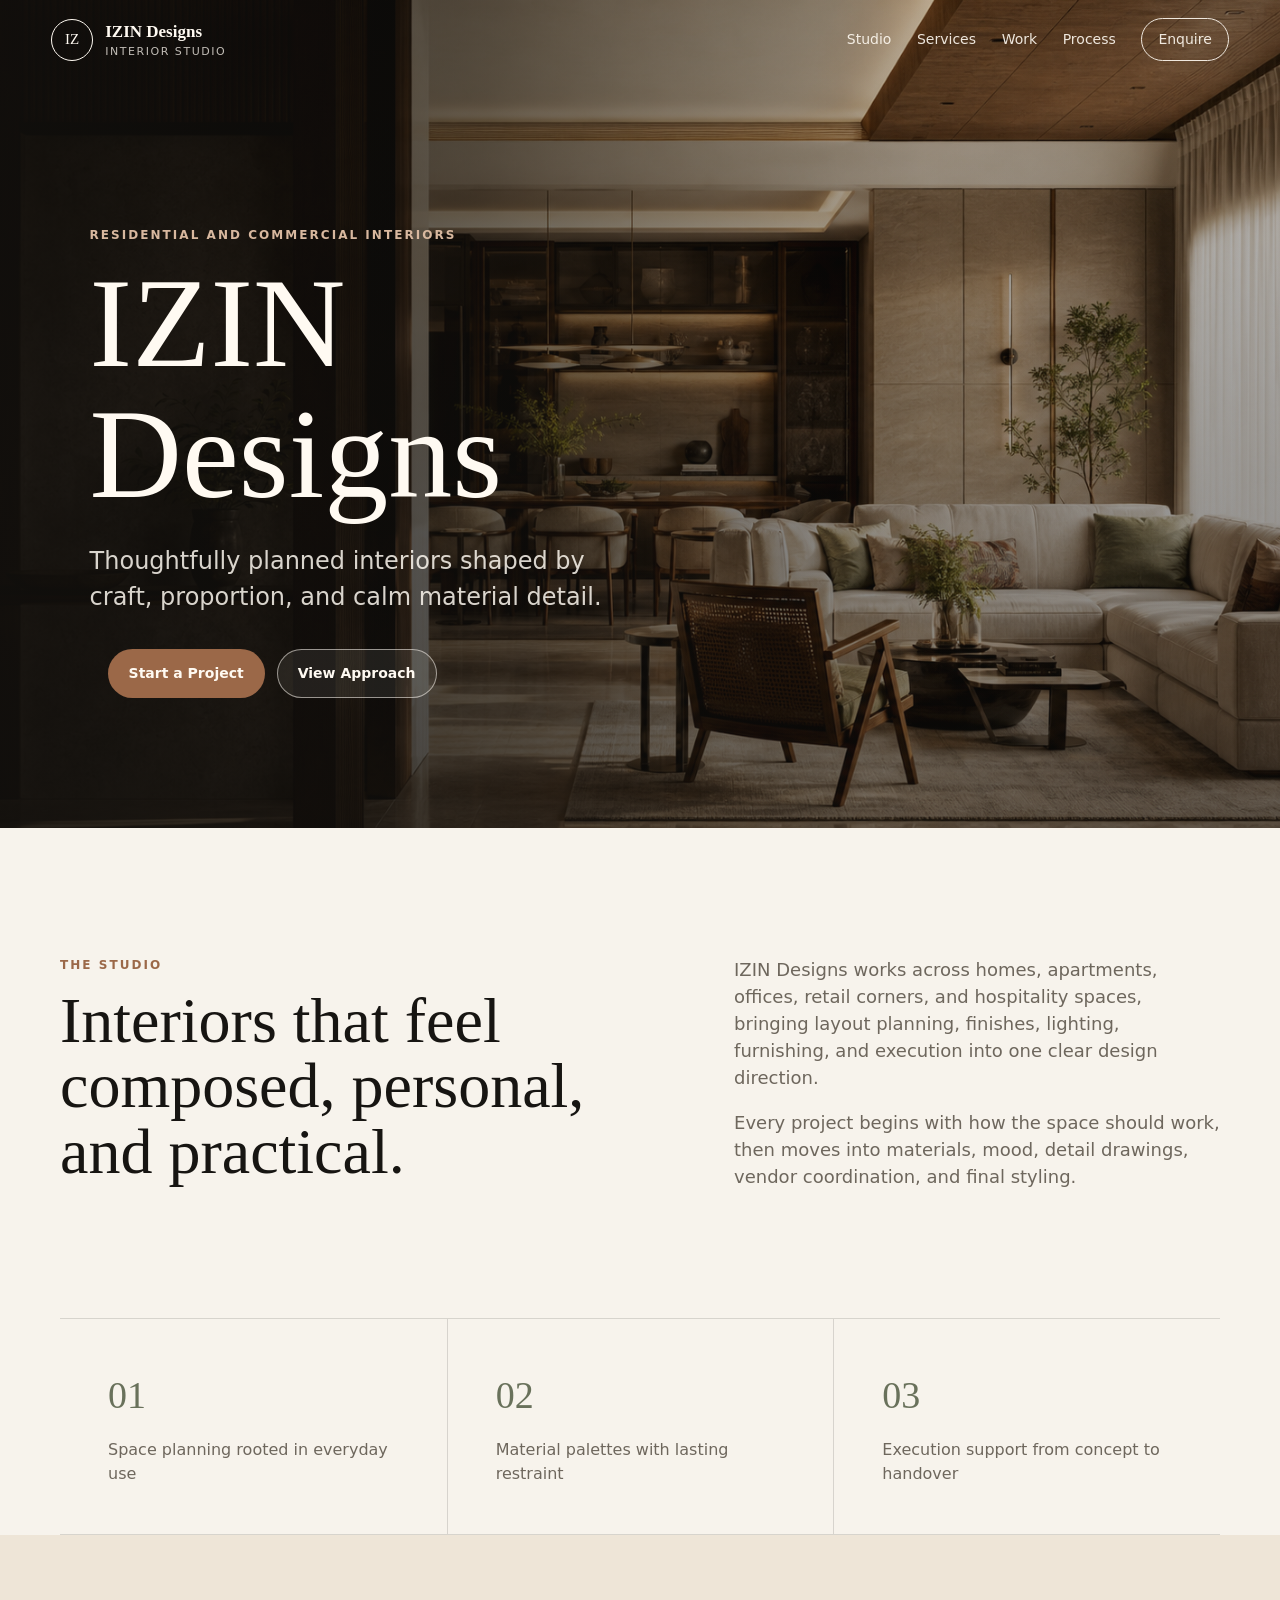
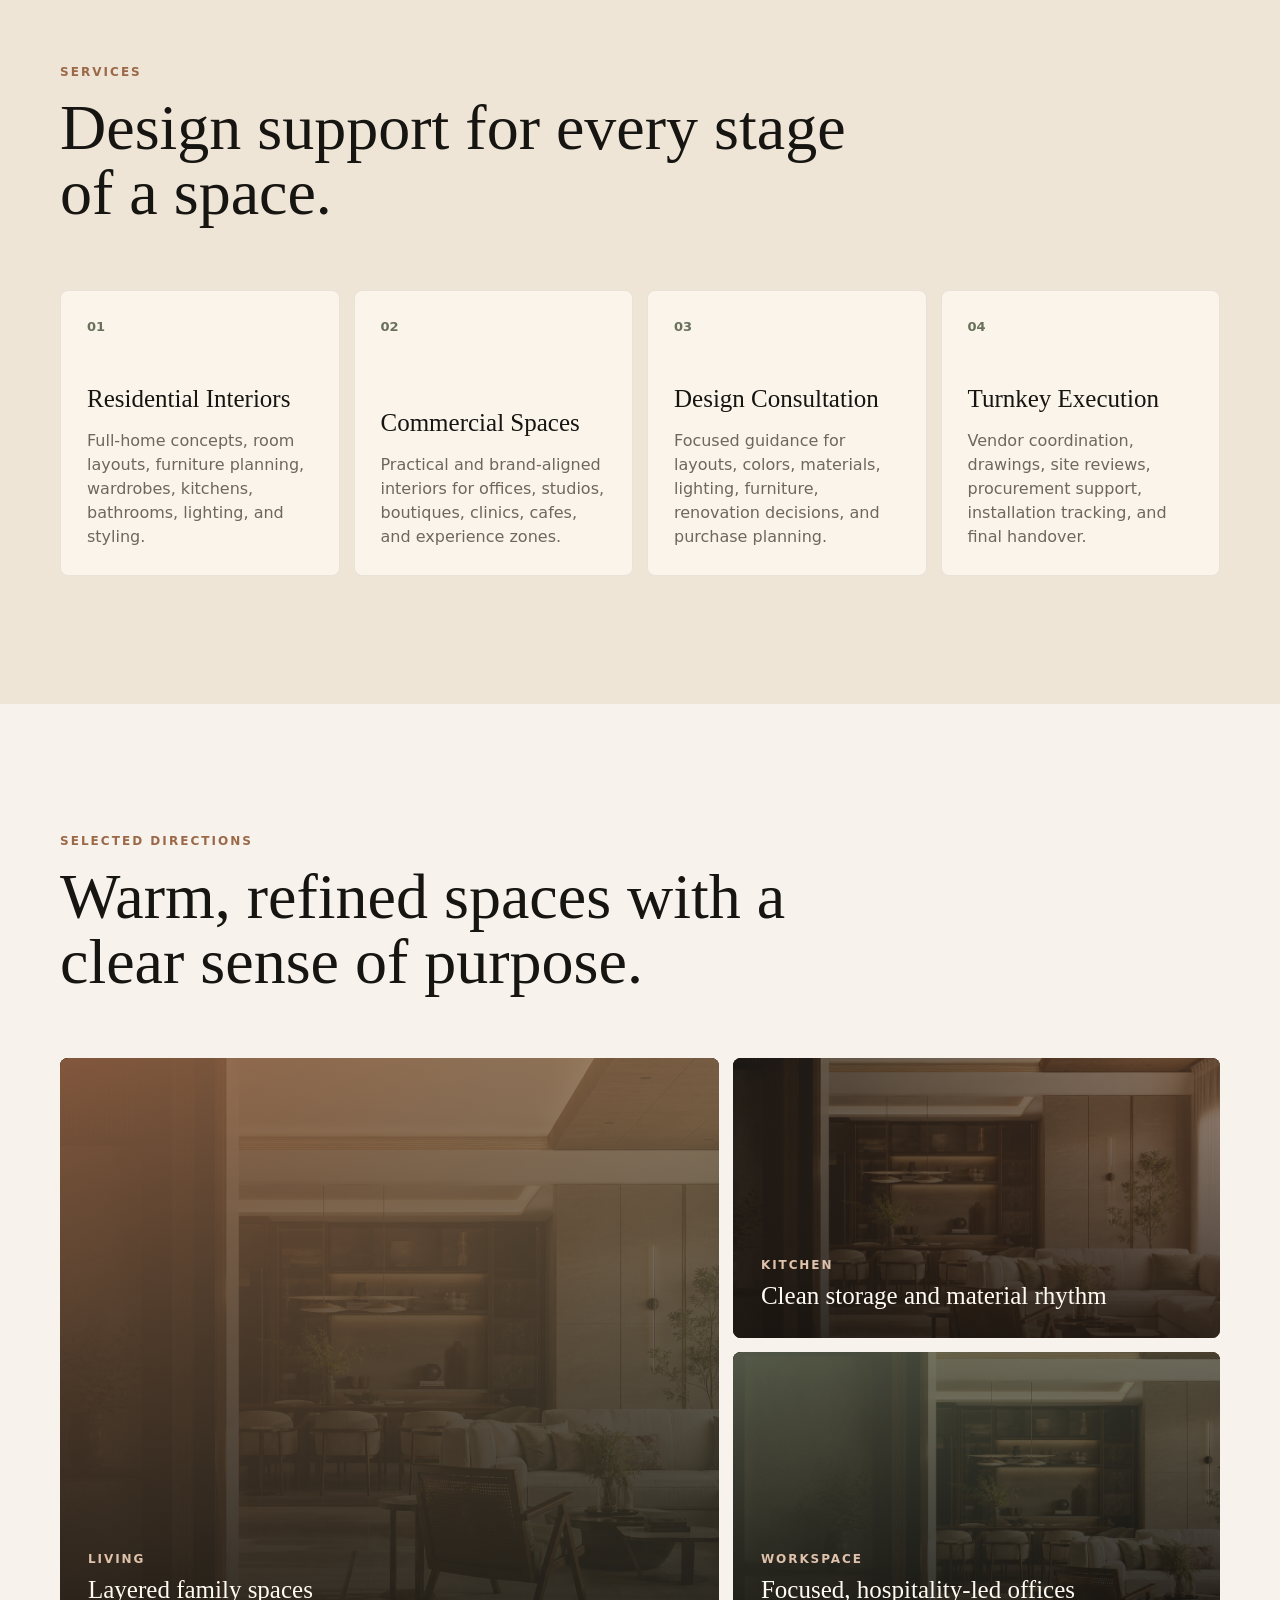
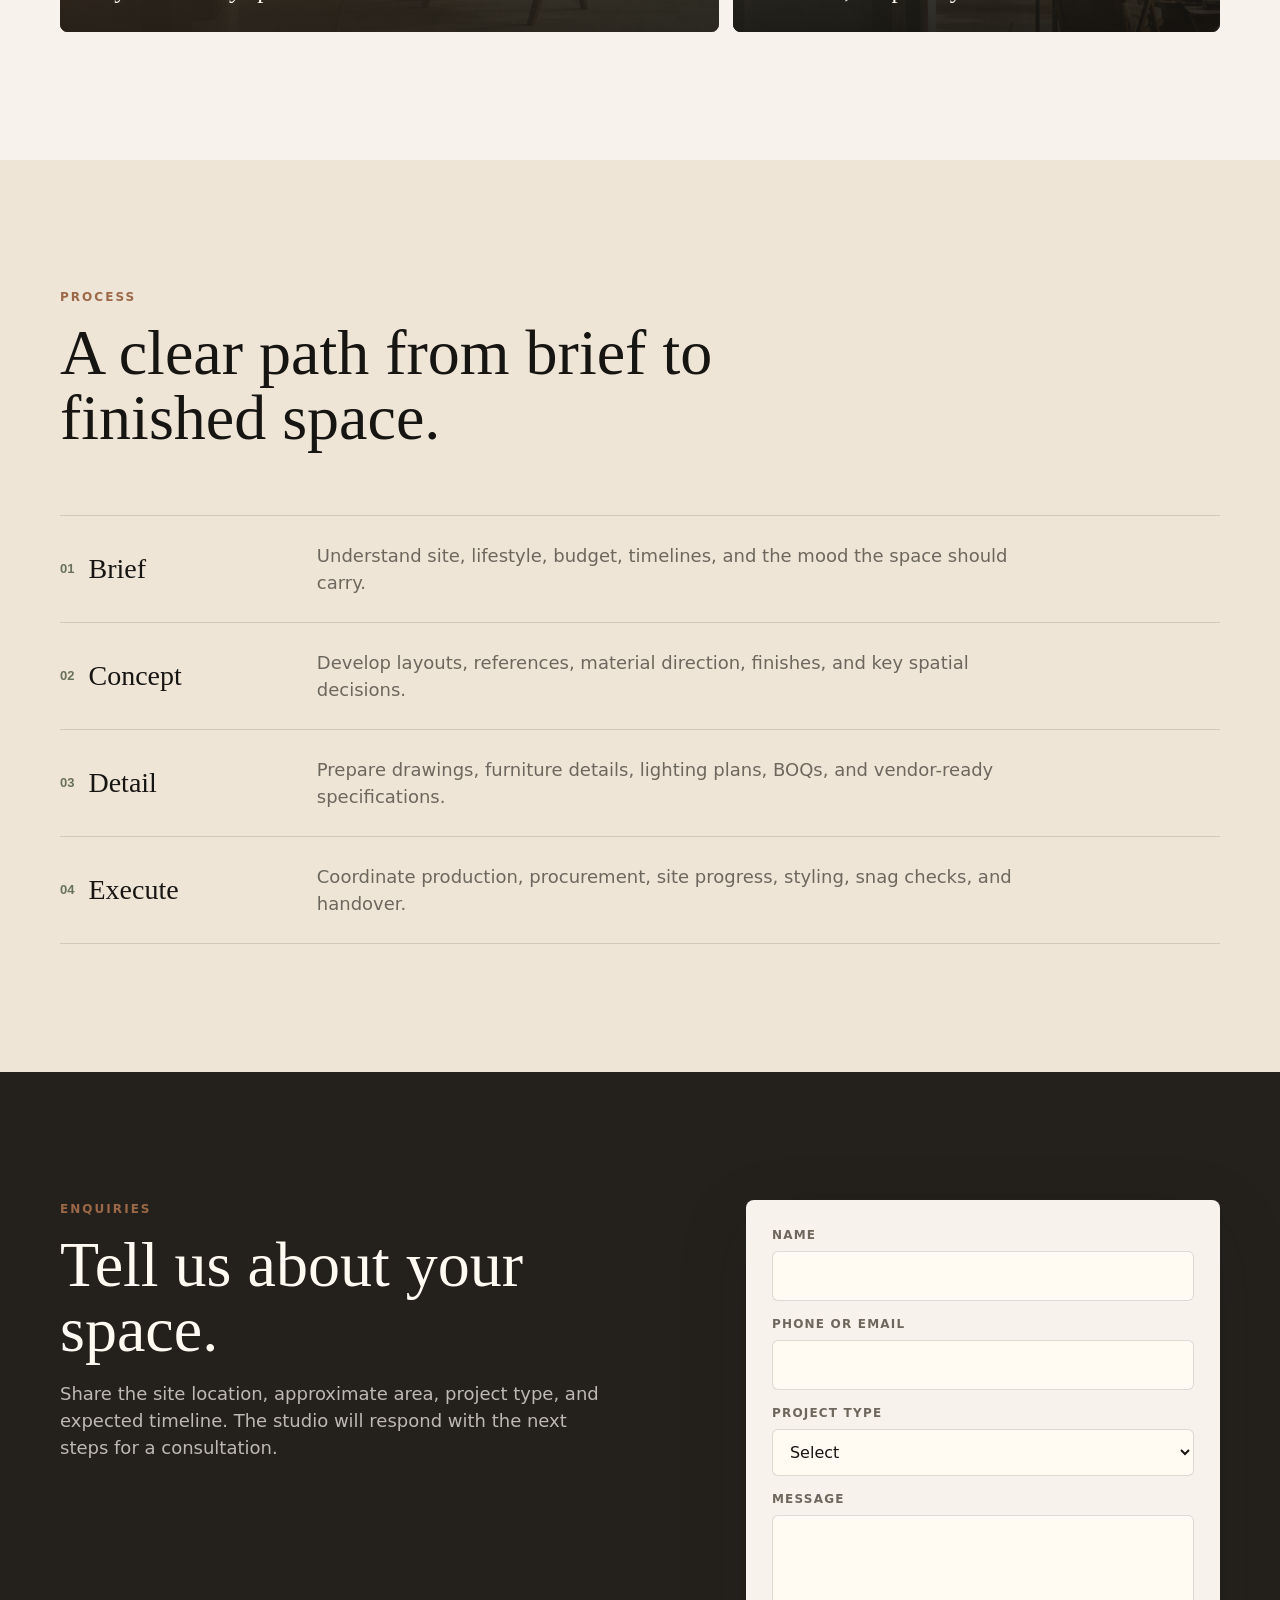
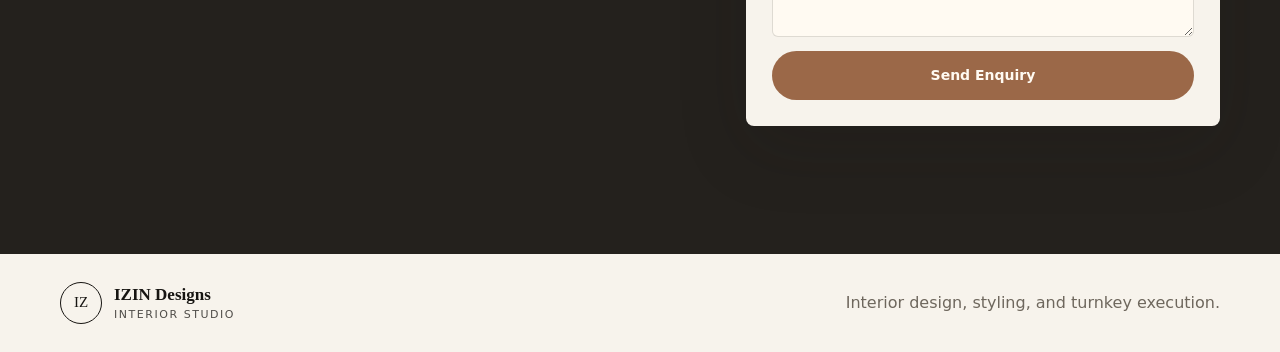
==== index.html @ 7b4569eb "Create IZIN Designs static website" ====
<!doctype html>
<html lang="en">
  <head>
    <meta charset="utf-8">
    <meta name="viewport" content="width=device-width, initial-scale=1">
    <title>IZIN Designs | Interior Studio</title>
    <meta name="description" content="IZIN Designs is an interior studio creating refined residential and commercial spaces with thoughtful planning, material detail, and turnkey execution.">
    <meta name="theme-color" content="#171512">
    <link rel="preload" href="assets/izin-hero-interior.png" as="image">
    <link rel="stylesheet" href="styles.css">
  </head>
  <body>
    <header class="site-header" data-header>
      <a class="brand" href="#home" aria-label="IZIN Designs home">
        <span class="brand-mark">IZ</span>
        <span>
          <strong>IZIN Designs</strong>
          <small>Interior Studio</small>
        </span>
      </a>

      <button class="nav-toggle" type="button" aria-expanded="false" aria-controls="site-nav" data-nav-toggle>
        <span></span>
        <span></span>
        <span></span>
        <span class="sr-only">Menu</span>
      </button>

      <nav class="site-nav" id="site-nav" data-nav>
        <a href="#studio">Studio</a>
        <a href="#services">Services</a>
        <a href="#work">Work</a>
        <a href="#process">Process</a>
        <a class="nav-cta" href="#contact">Enquire</a>
      </nav>
    </header>

    <main>
      <section class="hero" id="home" aria-label="IZIN Designs interior studio">
        <img class="hero-media" src="assets/izin-hero-interior.png" alt="Refined contemporary residential interior with warm woodwork, textured wall panels, and soft lighting">
        <div class="hero-shade"></div>
        <div class="hero-content">
          <p class="eyebrow">Residential and commercial interiors</p>
          <h1>IZIN Designs</h1>
          <p class="hero-copy">Thoughtfully planned interiors shaped by craft, proportion, and calm material detail.</p>
          <div class="hero-actions">
            <a class="button primary" href="#contact">Start a Project</a>
            <a class="button secondary" href="#work">View Approach</a>
          </div>
        </div>
      </section>

      <section class="intro section-band" id="studio">
        <div class="section-grid">
          <div>
            <p class="eyebrow">The studio</p>
            <h2>Interiors that feel composed, personal, and practical.</h2>
          </div>
          <div class="intro-copy">
            <p>IZIN Designs works across homes, apartments, offices, retail corners, and hospitality spaces, bringing layout planning, finishes, lighting, furnishing, and execution into one clear design direction.</p>
            <p>Every project begins with how the space should work, then moves into materials, mood, detail drawings, vendor coordination, and final styling.</p>
          </div>
        </div>
      </section>

      <section class="metrics" aria-label="Studio strengths">
        <div>
          <strong>01</strong>
          <span>Space planning rooted in everyday use</span>
        </div>
        <div>
          <strong>02</strong>
          <span>Material palettes with lasting restraint</span>
        </div>
        <div>
          <strong>03</strong>
          <span>Execution support from concept to handover</span>
        </div>
      </section>

      <section class="section-band services" id="services">
        <div class="section-heading">
          <p class="eyebrow">Services</p>
          <h2>Design support for every stage of a space.</h2>
        </div>

        <div class="service-grid">
          <article class="service-card">
            <span class="card-index">01</span>
            <h3>Residential Interiors</h3>
            <p>Full-home concepts, room layouts, furniture planning, wardrobes, kitchens, bathrooms, lighting, and styling.</p>
          </article>
          <article class="service-card">
            <span class="card-index">02</span>
            <h3>Commercial Spaces</h3>
            <p>Practical and brand-aligned interiors for offices, studios, boutiques, clinics, cafes, and experience zones.</p>
          </article>
          <article class="service-card">
            <span class="card-index">03</span>
            <h3>Design Consultation</h3>
            <p>Focused guidance for layouts, colors, materials, lighting, furniture, renovation decisions, and purchase planning.</p>
          </article>
          <article class="service-card">
            <span class="card-index">04</span>
            <h3>Turnkey Execution</h3>
            <p>Vendor coordination, drawings, site reviews, procurement support, installation tracking, and final handover.</p>
          </article>
        </div>
      </section>

      <section class="work" id="work">
        <div class="section-heading">
          <p class="eyebrow">Selected directions</p>
          <h2>Warm, refined spaces with a clear sense of purpose.</h2>
        </div>

        <div class="work-grid">
          <article class="work-item living">
            <div>
              <span>Living</span>
              <h3>Layered family spaces</h3>
            </div>
          </article>
          <article class="work-item kitchen">
            <div>
              <span>Kitchen</span>
              <h3>Clean storage and material rhythm</h3>
            </div>
          </article>
          <article class="work-item workspace">
            <div>
              <span>Workspace</span>
              <h3>Focused, hospitality-led offices</h3>
            </div>
          </article>
        </div>
      </section>

      <section class="section-band process" id="process">
        <div class="section-heading">
          <p class="eyebrow">Process</p>
          <h2>A clear path from brief to finished space.</h2>
        </div>

        <ol class="timeline">
          <li>
            <span>Brief</span>
            <p>Understand site, lifestyle, budget, timelines, and the mood the space should carry.</p>
          </li>
          <li>
            <span>Concept</span>
            <p>Develop layouts, references, material direction, finishes, and key spatial decisions.</p>
          </li>
          <li>
            <span>Detail</span>
            <p>Prepare drawings, furniture details, lighting plans, BOQs, and vendor-ready specifications.</p>
          </li>
          <li>
            <span>Execute</span>
            <p>Coordinate production, procurement, site progress, styling, snag checks, and handover.</p>
          </li>
        </ol>
      </section>

      <section class="contact" id="contact">
        <div class="contact-panel">
          <div>
            <p class="eyebrow">Enquiries</p>
            <h2>Tell us about your space.</h2>
            <p>Share the site location, approximate area, project type, and expected timeline. The studio will respond with the next steps for a consultation.</p>
          </div>
          <form class="contact-form" action="mailto:hello@izindesigns.com" method="post" enctype="text/plain">
            <label>
              <span>Name</span>
              <input name="name" type="text" autocomplete="name" required>
            </label>
            <label>
              <span>Phone or email</span>
              <input name="contact" type="text" autocomplete="email" required>
            </label>
            <label>
              <span>Project type</span>
              <select name="project_type" required>
                <option value="">Select</option>
                <option>Residential interior</option>
                <option>Commercial interior</option>
                <option>Design consultation</option>
                <option>Turnkey execution</option>
              </select>
            </label>
            <label>
              <span>Message</span>
              <textarea name="message" rows="4" required></textarea>
            </label>
            <button class="button primary" type="submit">Send Enquiry</button>
          </form>
        </div>
      </section>
    </main>

    <footer class="site-footer">
      <a class="brand" href="#home" aria-label="IZIN Designs home">
        <span class="brand-mark">IZ</span>
        <span>
          <strong>IZIN Designs</strong>
          <small>Interior Studio</small>
        </span>
      </a>
      <p>Interior design, styling, and turnkey execution.</p>
    </footer>

    <script src="script.js"></script>
  </body>
</html>
---- styles.css ----
:root {
  color-scheme: light;
  --ink: #171512;
  --muted: #6e675d;
  --paper: #f7f3ec;
  --cream: #eee5d7;
  --clay: #9b6848;
  --olive: #69715b;
  --charcoal: #24211d;
  --line: rgba(23, 21, 18, 0.14);
  --white: #fffaf2;
  --shadow: 0 22px 70px rgba(23, 21, 18, 0.16);
}

* {
  box-sizing: border-box;
}

html {
  scroll-behavior: smooth;
}

body {
  margin: 0;
  color: var(--ink);
  background: var(--paper);
  font-family: Inter, ui-sans-serif, system-ui, -apple-system, BlinkMacSystemFont, "Segoe UI", sans-serif;
  line-height: 1.5;
}

body.nav-open {
  overflow: hidden;
}

img {
  display: block;
  max-width: 100%;
}

a {
  color: inherit;
  text-decoration: none;
}

button,
input,
select,
textarea {
  font: inherit;
}

.sr-only {
  position: absolute;
  width: 1px;
  height: 1px;
  padding: 0;
  margin: -1px;
  overflow: hidden;
  clip: rect(0, 0, 0, 0);
  white-space: nowrap;
  border: 0;
}

.site-header {
  position: fixed;
  inset: 0 0 auto;
  z-index: 20;
  display: flex;
  align-items: center;
  justify-content: space-between;
  gap: 24px;
  padding: 18px clamp(18px, 4vw, 56px);
  color: var(--white);
  transition: background 180ms ease, color 180ms ease, box-shadow 180ms ease;
}

.site-header.is-scrolled,
.site-header.is-open {
  color: var(--ink);
  background: rgba(247, 243, 236, 0.94);
  box-shadow: 0 12px 36px rgba(23, 21, 18, 0.08);
  backdrop-filter: blur(18px);
}

.brand {
  display: inline-flex;
  align-items: center;
  gap: 12px;
  min-width: max-content;
}

.brand-mark {
  display: grid;
  place-items: center;
  width: 42px;
  height: 42px;
  border: 1px solid currentColor;
  border-radius: 50%;
  font-family: Georgia, serif;
  font-size: 15px;
  letter-spacing: 0;
}

.brand strong,
.brand small {
  display: block;
}

.brand strong {
  font-family: Georgia, serif;
  font-size: 17px;
  font-weight: 600;
}

.brand small {
  color: currentColor;
  font-size: 11px;
  letter-spacing: 0.14em;
  text-transform: uppercase;
  opacity: 0.74;
}

.site-nav {
  display: flex;
  align-items: center;
  gap: clamp(18px, 2vw, 30px);
  font-size: 14px;
}

.site-nav a {
  opacity: 0.9;
}

.site-nav a:hover {
  opacity: 1;
}

.nav-cta {
  padding: 10px 16px;
  border: 1px solid currentColor;
  border-radius: 999px;
}

.nav-toggle {
  display: none;
  width: 44px;
  height: 44px;
  padding: 0;
  color: inherit;
  background: transparent;
  border: 1px solid currentColor;
  border-radius: 50%;
}

.nav-toggle span:not(.sr-only) {
  display: block;
  width: 18px;
  height: 1px;
  margin: 4px auto;
  background: currentColor;
}

.hero {
  position: relative;
  min-height: 92vh;
  display: grid;
  align-items: center;
  overflow: hidden;
  color: var(--white);
  background: var(--charcoal);
}

.hero-media,
.hero-shade {
  position: absolute;
  inset: 0;
  width: 100%;
  height: 100%;
}

.hero-media {
  object-fit: cover;
}

.hero-shade {
  background:
    linear-gradient(90deg, rgba(18, 16, 13, 0.86) 0%, rgba(18, 16, 13, 0.56) 38%, rgba(18, 16, 13, 0.2) 72%),
    linear-gradient(0deg, rgba(18, 16, 13, 0.42), rgba(18, 16, 13, 0.08));
}

.hero-content {
  position: relative;
  z-index: 1;
  width: min(680px, calc(100% - 36px));
  margin-left: clamp(18px, 7vw, 96px);
  padding-top: 96px;
}

.eyebrow {
  margin: 0 0 14px;
  color: var(--clay);
  font-size: 12px;
  font-weight: 700;
  letter-spacing: 0.17em;
  text-transform: uppercase;
}

.hero .eyebrow {
  color: #d8b89f;
}

h1,
h2,
h3,
p {
  overflow-wrap: anywhere;
}

h1,
h2,
h3 {
  margin: 0;
  font-family: Georgia, "Times New Roman", serif;
  font-weight: 500;
  line-height: 1.02;
  letter-spacing: 0;
}

h1 {
  font-size: clamp(56px, 10vw, 132px);
}

h2 {
  font-size: clamp(34px, 5vw, 64px);
}

h3 {
  font-size: 25px;
  line-height: 1.12;
}

.hero-copy {
  max-width: 550px;
  margin: 24px 0 0;
  color: rgba(255, 250, 242, 0.84);
  font-size: clamp(18px, 2vw, 24px);
}

.hero-actions,
.section-grid,
.service-grid,
.work-grid,
.contact-panel,
.site-footer,
.metrics {
  width: min(1160px, calc(100% - 36px));
  margin-inline: auto;
}

.hero-actions {
  display: flex;
  flex-wrap: wrap;
  gap: 12px;
  margin-top: 34px;
}

.button {
  display: inline-flex;
  align-items: center;
  justify-content: center;
  min-height: 48px;
  padding: 13px 20px;
  border: 1px solid transparent;
  border-radius: 999px;
  font-size: 14px;
  font-weight: 700;
  transition: transform 160ms ease, background 160ms ease, border-color 160ms ease;
}

.button:hover {
  transform: translateY(-1px);
}

.button.primary {
  color: var(--white);
  background: var(--clay);
}

.button.secondary {
  color: var(--white);
  border-color: rgba(255, 250, 242, 0.54);
  background: rgba(255, 250, 242, 0.08);
}

.section-band {
  padding: clamp(72px, 10vw, 132px) 0;
}

.section-grid {
  display: grid;
  grid-template-columns: minmax(0, 1fr) minmax(320px, 0.85fr);
  gap: clamp(36px, 8vw, 110px);
  align-items: start;
}

.intro-copy {
  color: var(--muted);
  font-size: 18px;
}

.intro-copy p {
  margin: 0;
}

.intro-copy p + p {
  margin-top: 18px;
}

.metrics {
  display: grid;
  grid-template-columns: repeat(3, 1fr);
  border-block: 1px solid var(--line);
}

.metrics div {
  display: grid;
  gap: 14px;
  padding: clamp(28px, 5vw, 48px);
  border-left: 1px solid var(--line);
}

.metrics div:first-child {
  border-left: 0;
}

.metrics strong {
  color: var(--olive);
  font-family: Georgia, serif;
  font-size: 38px;
  font-weight: 500;
}

.metrics span {
  color: var(--muted);
  font-size: 16px;
}

.services,
.process {
  background: var(--cream);
}

.section-heading {
  width: min(1160px, calc(100% - 36px));
  margin: 0 auto clamp(34px, 6vw, 64px);
}

.section-heading h2 {
  max-width: 840px;
}

.service-grid {
  display: grid;
  grid-template-columns: repeat(4, minmax(0, 1fr));
  gap: 14px;
}

.service-card {
  min-height: 286px;
  display: flex;
  flex-direction: column;
  padding: 26px;
  background: rgba(255, 250, 242, 0.72);
  border: 1px solid rgba(23, 21, 18, 0.08);
  border-radius: 8px;
}

.card-index {
  color: var(--olive);
  font-size: 13px;
  font-weight: 800;
}

.service-card h3 {
  margin-top: auto;
}

.service-card p {
  min-height: 96px;
  margin: 16px 0 0;
  color: var(--muted);
}

.work {
  padding: clamp(72px, 10vw, 132px) 0;
}

.work-grid {
  display: grid;
  grid-template-columns: 1.15fr 0.85fr;
  grid-auto-rows: 280px;
  gap: 14px;
}

.work-item {
  position: relative;
  display: flex;
  align-items: flex-end;
  min-height: 280px;
  overflow: hidden;
  color: var(--white);
  border-radius: 8px;
  background: var(--charcoal);
  isolation: isolate;
}

.work-item::before,
.work-item::after {
  content: "";
  position: absolute;
  inset: 0;
}

.work-item::before {
  z-index: -2;
  background:
    linear-gradient(135deg, rgba(155, 104, 72, 0.9), rgba(105, 113, 91, 0.64)),
    url("assets/izin-hero-interior.png") center / cover;
  transform: scale(1.03);
}

.work-item::after {
  z-index: -1;
  background: linear-gradient(0deg, rgba(18, 16, 13, 0.78), rgba(18, 16, 13, 0.08));
}

.work-item.kitchen::before {
  background:
    linear-gradient(135deg, rgba(36, 33, 29, 0.7), rgba(155, 104, 72, 0.56)),
    url("assets/izin-hero-interior.png") 68% 44% / 150%;
}

.work-item.workspace::before {
  background:
    linear-gradient(135deg, rgba(105, 113, 91, 0.84), rgba(36, 33, 29, 0.56)),
    url("assets/izin-hero-interior.png") 24% 55% / 145%;
}

.work-item.living {
  grid-row: span 2;
}

.work-item div {
  padding: 28px;
}

.work-item span {
  display: block;
  margin-bottom: 8px;
  color: #e0c2ab;
  font-size: 12px;
  font-weight: 800;
  letter-spacing: 0.16em;
  text-transform: uppercase;
}

.timeline {
  width: min(1160px, calc(100% - 36px));
  margin: 0 auto;
  padding: 0;
  list-style: none;
  counter-reset: step;
}

.timeline li {
  counter-increment: step;
  display: grid;
  grid-template-columns: 180px 1fr;
  gap: clamp(24px, 6vw, 90px);
  padding: 26px 0;
  border-top: 1px solid rgba(23, 21, 18, 0.14);
}

.timeline li:last-child {
  border-bottom: 1px solid rgba(23, 21, 18, 0.14);
}

.timeline span {
  display: flex;
  align-items: center;
  gap: 14px;
  font-family: Georgia, serif;
  font-size: 28px;
}

.timeline span::before {
  content: counter(step, decimal-leading-zero);
  color: var(--olive);
  font-family: Inter, sans-serif;
  font-size: 13px;
  font-weight: 800;
}

.timeline p {
  max-width: 720px;
  margin: 0;
  color: var(--muted);
  font-size: 18px;
}

.contact {
  padding: clamp(72px, 10vw, 132px) 0;
  background: var(--charcoal);
}

.contact-panel {
  display: grid;
  grid-template-columns: minmax(0, 0.78fr) minmax(320px, 0.62fr);
  gap: clamp(34px, 7vw, 94px);
  align-items: start;
  color: var(--white);
}

.contact-panel p:not(.eyebrow) {
  max-width: 560px;
  color: rgba(255, 250, 242, 0.7);
  font-size: 18px;
}

.contact-form {
  display: grid;
  gap: 14px;
  padding: 26px;
  color: var(--ink);
  background: var(--paper);
  border-radius: 8px;
  box-shadow: var(--shadow);
}

.contact-form label {
  display: grid;
  gap: 7px;
}

.contact-form span {
  color: var(--muted);
  font-size: 12px;
  font-weight: 800;
  letter-spacing: 0.1em;
  text-transform: uppercase;
}

.contact-form input,
.contact-form select,
.contact-form textarea {
  width: 100%;
  min-height: 46px;
  padding: 12px 13px;
  color: var(--ink);
  background: var(--white);
  border: 1px solid var(--line);
  border-radius: 6px;
  outline: 0;
}

.contact-form textarea {
  resize: vertical;
}

.contact-form input:focus,
.contact-form select:focus,
.contact-form textarea:focus {
  border-color: var(--clay);
  box-shadow: 0 0 0 3px rgba(155, 104, 72, 0.14);
}

.site-footer {
  display: flex;
  align-items: center;
  justify-content: space-between;
  gap: 24px;
  padding: 28px 0;
  color: var(--muted);
}

.site-footer .brand {
  color: var(--ink);
}

.site-footer p {
  margin: 0;
}

@media (max-width: 920px) {
  .nav-toggle {
    display: block;
  }

  .site-nav {
    position: fixed;
    inset: 79px 14px auto;
    display: grid;
    gap: 0;
    padding: 10px;
    color: var(--ink);
    background: var(--paper);
    border: 1px solid var(--line);
    border-radius: 8px;
    box-shadow: var(--shadow);
    transform: translateY(-12px);
    opacity: 0;
    pointer-events: none;
    transition: opacity 160ms ease, transform 160ms ease;
  }

  .site-nav.is-open {
    transform: translateY(0);
    opacity: 1;
    pointer-events: auto;
  }

  .site-nav a {
    padding: 14px;
    border-radius: 6px;
  }

  .site-nav a:hover {
    background: var(--cream);
  }

  .nav-cta {
    border-radius: 6px;
  }

  .section-grid,
  .contact-panel {
    grid-template-columns: 1fr;
  }

  .service-grid {
    grid-template-columns: repeat(2, minmax(0, 1fr));
  }

  .metrics {
    grid-template-columns: 1fr;
  }

  .metrics div,
  .metrics div:first-child {
    border-left: 0;
    border-top: 1px solid var(--line);
  }

  .metrics div:first-child {
    border-top: 0;
  }
}

@media (max-width: 680px) {
  .site-header {
    padding: 14px 18px;
  }

  .brand-mark {
    width: 38px;
    height: 38px;
  }

  .brand strong {
    font-size: 15px;
  }

  .brand small {
    font-size: 10px;
  }

  .hero {
    min-height: 88vh;
  }

  .hero-shade {
    background:
      linear-gradient(90deg, rgba(18, 16, 13, 0.88), rgba(18, 16, 13, 0.56)),
      linear-gradient(0deg, rgba(18, 16, 13, 0.46), rgba(18, 16, 13, 0.08));
  }

  .hero-content {
    width: calc(100% - 36px);
    margin-inline: auto;
  }

  .hero-actions {
    width: 100%;
    margin-inline: 0;
  }

  .button {
    width: 100%;
  }

  .service-grid,
  .work-grid {
    grid-template-columns: 1fr;
  }

  .work-grid {
    grid-auto-rows: auto;
  }

  .work-item.living {
    grid-row: auto;
  }

  .work-item {
    min-height: 260px;
  }

  .timeline li {
    grid-template-columns: 1fr;
    gap: 12px;
  }

  .contact-form {
    padding: 18px;
  }

  .site-footer {
    display: grid;
  }
}
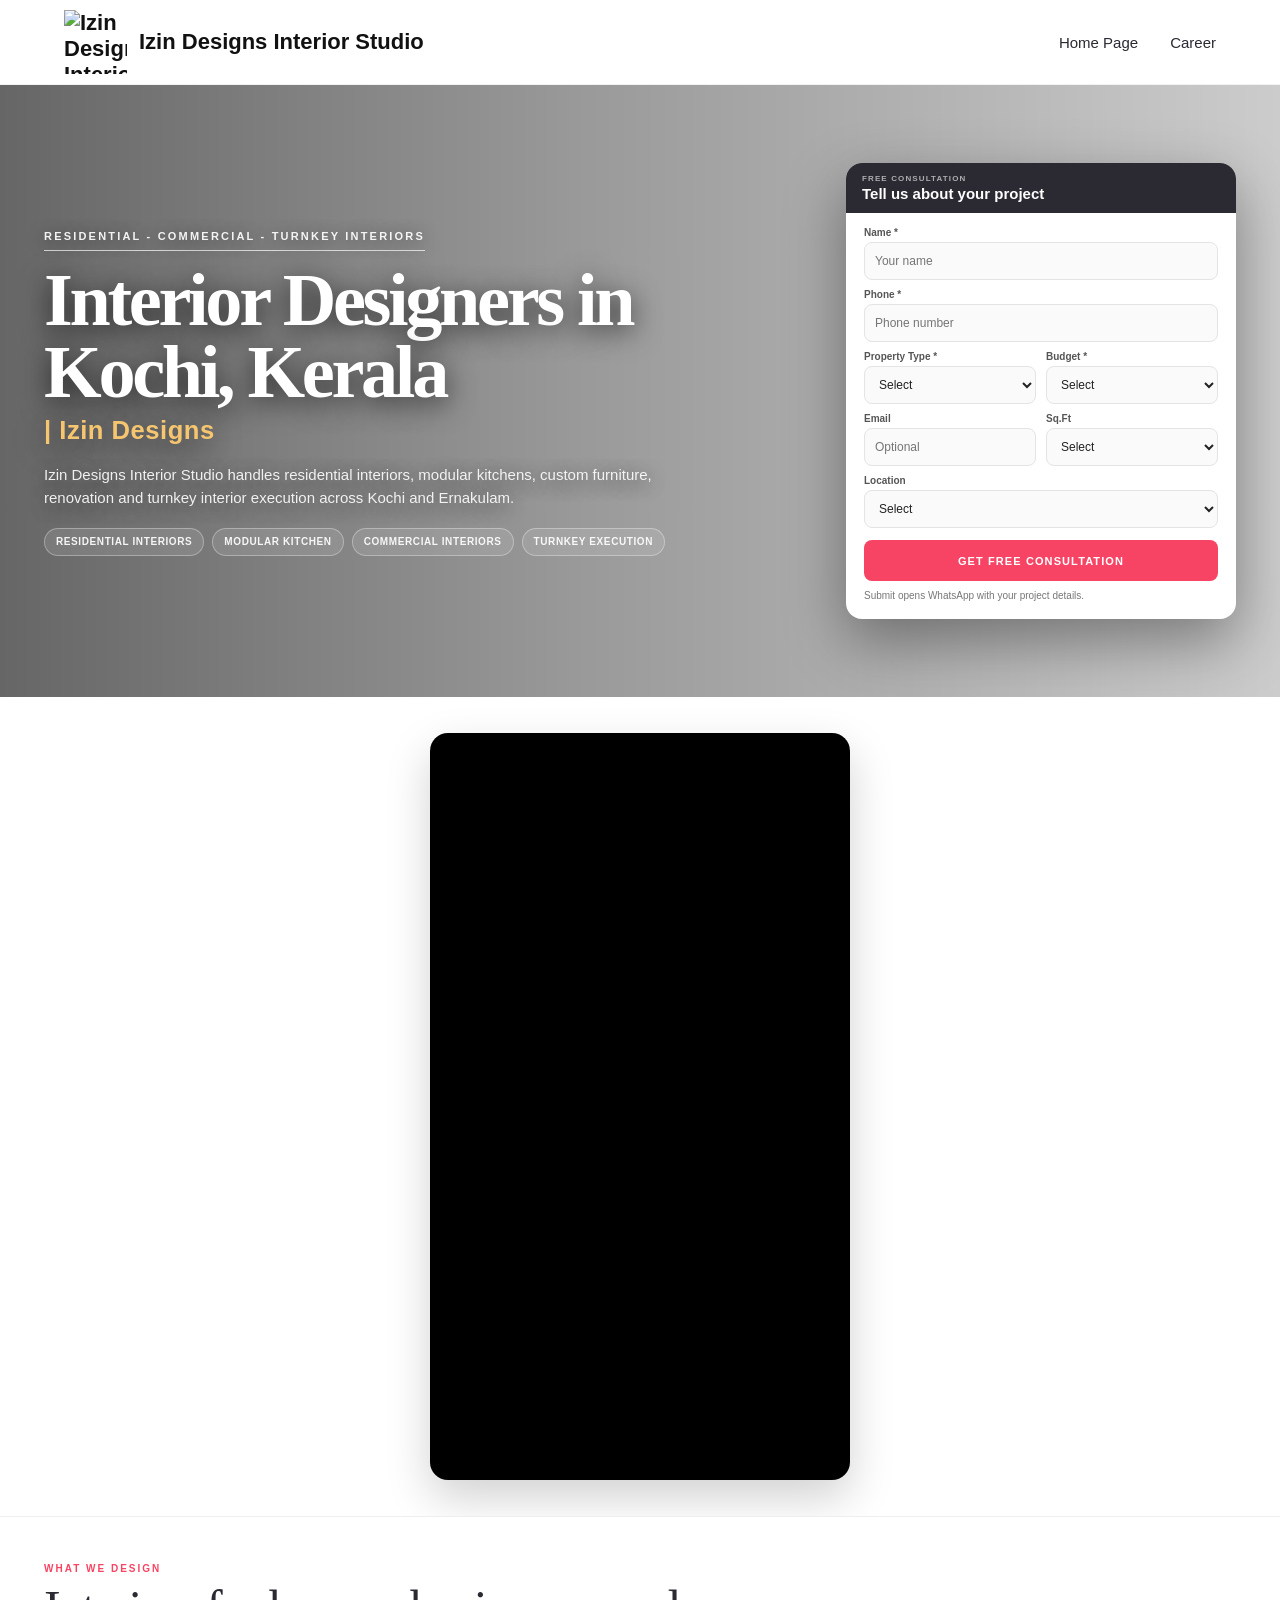
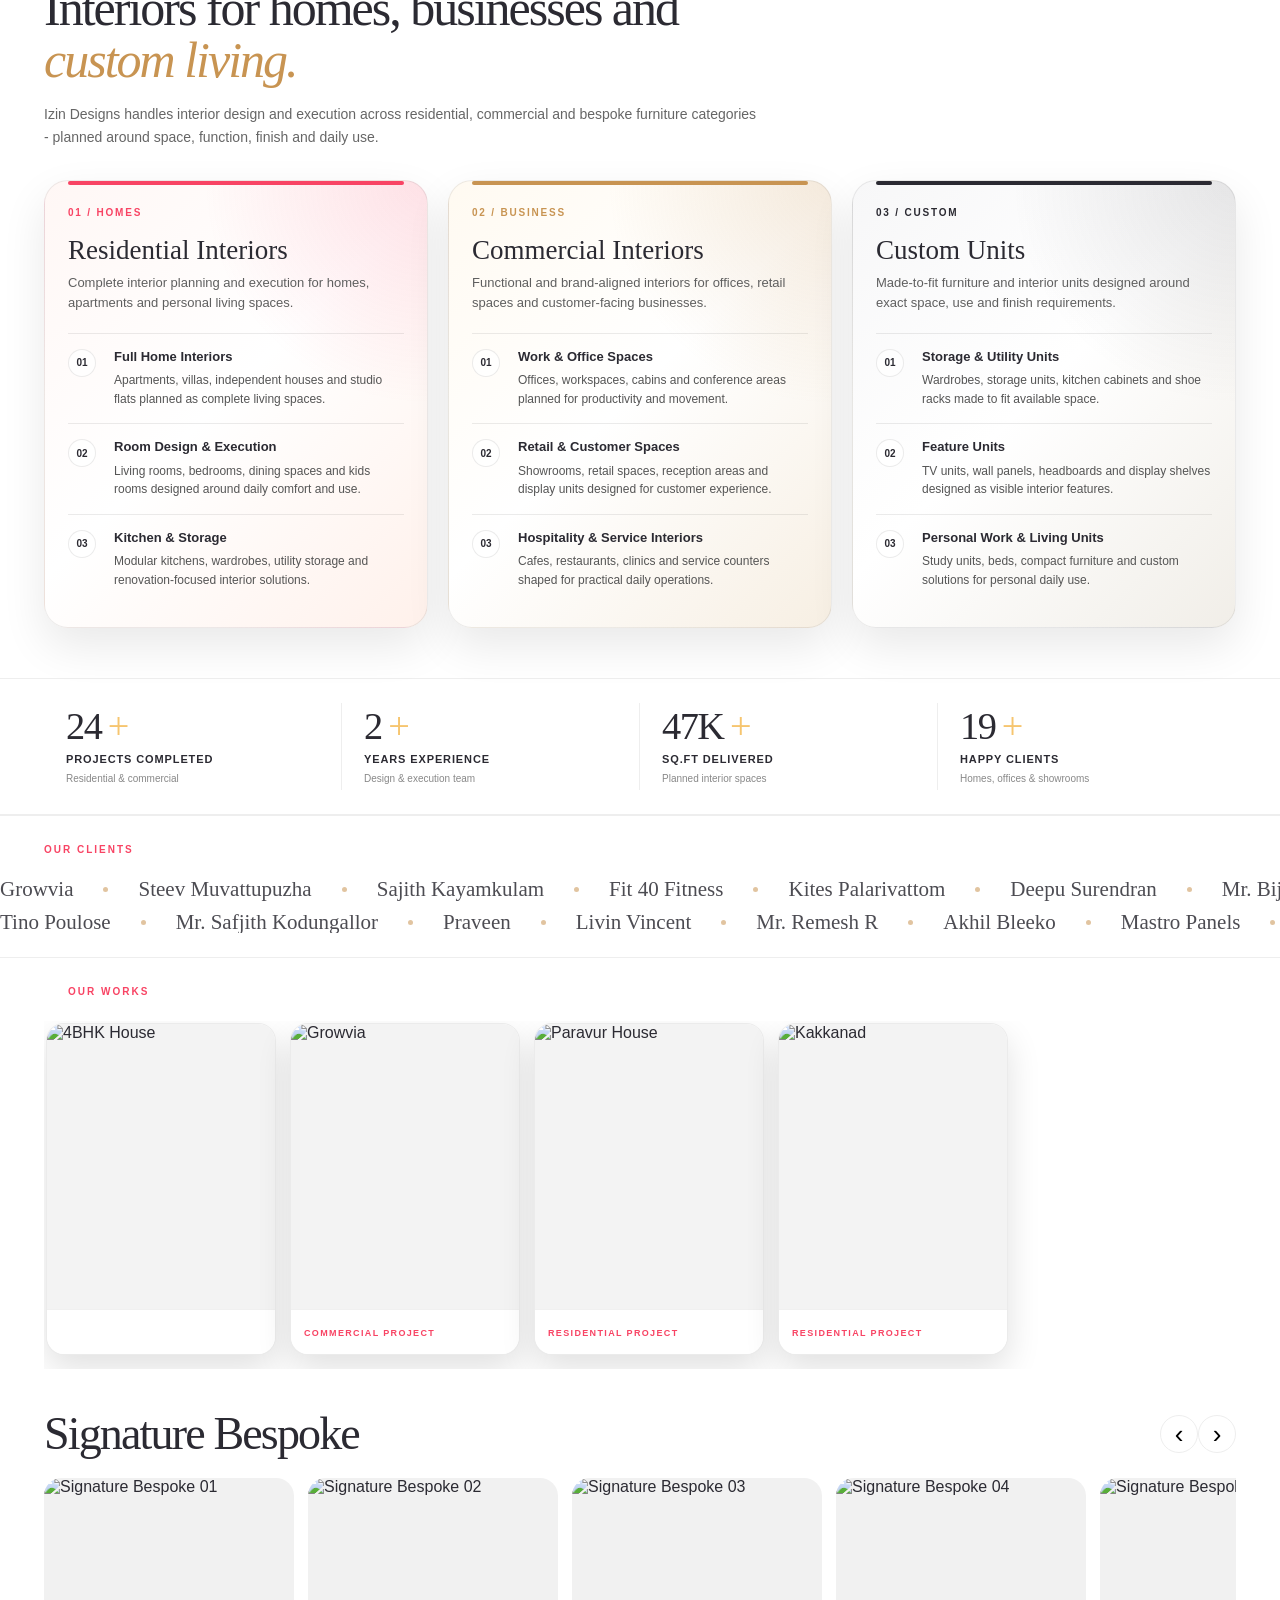
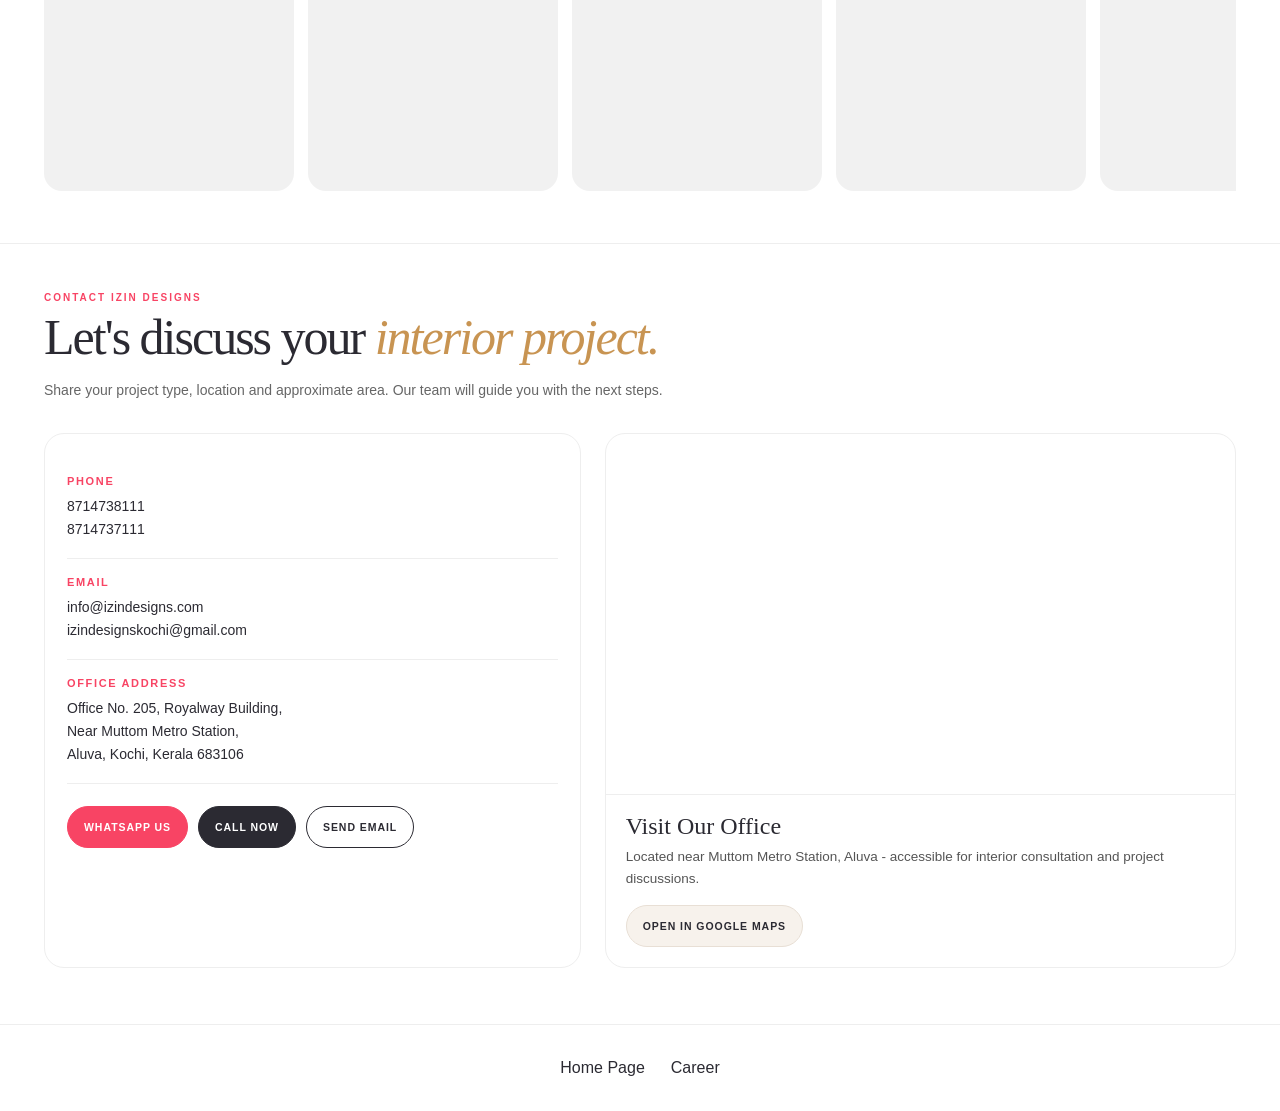
==== commit c49a90d8: "Match live IZIN Designs homepage" ====
--- a/index.html
+++ b/index.html
@@ -3,210 +3,236 @@
   <head>
     <meta charset="utf-8">
     <meta name="viewport" content="width=device-width, initial-scale=1">
-    <title>IZIN Designs | Interior Studio</title>
-    <meta name="description" content="IZIN Designs is an interior studio creating refined residential and commercial spaces with thoughtful planning, material detail, and turnkey execution.">
-    <meta name="theme-color" content="#171512">
-    <link rel="preload" href="assets/izin-hero-interior.png" as="image">
+    <title>Home Page - Izin Designs Interior Studio</title>
+    <meta name="description" content="Izin Designs Interior Studio handles residential interiors, modular kitchens, custom furniture, renovation and turnkey interior execution across Kochi and Ernakulam.">
     <link rel="stylesheet" href="styles.css">
   </head>
   <body>
-    <header class="site-header" data-header>
-      <a class="brand" href="#home" aria-label="IZIN Designs home">
-        <span class="brand-mark">IZ</span>
-        <span>
-          <strong>IZIN Designs</strong>
-          <small>Interior Studio</small>
-        </span>
+    <header class="site-header">
+      <a class="brand" href="#home" aria-label="Izin Designs Interior Studio">
+        <img src="https://izindesigns.com/wp-content/uploads/2026/05/cropped-Izin-Design-Interior-Studio-1-63x64.png" alt="Izin Designs Interior Studio">
+        <span>Izin Designs Interior Studio</span>
       </a>
-
-      <button class="nav-toggle" type="button" aria-expanded="false" aria-controls="site-nav" data-nav-toggle>
-        <span></span>
-        <span></span>
-        <span></span>
-        <span class="sr-only">Menu</span>
-      </button>
-
-      <nav class="site-nav" id="site-nav" data-nav>
-        <a href="#studio">Studio</a>
-        <a href="#services">Services</a>
-        <a href="#work">Work</a>
-        <a href="#process">Process</a>
-        <a class="nav-cta" href="#contact">Enquire</a>
+      <nav class="nav">
+        <a href="#home">Home Page</a>
+        <a href="https://izindesigns.com/career/">Career</a>
       </nav>
     </header>
 
     <main>
-      <section class="hero" id="home" aria-label="IZIN Designs interior studio">
-        <img class="hero-media" src="assets/izin-hero-interior.png" alt="Refined contemporary residential interior with warm woodwork, textured wall panels, and soft lighting">
-        <div class="hero-shade"></div>
-        <div class="hero-content">
-          <p class="eyebrow">Residential and commercial interiors</p>
-          <h1>IZIN Designs</h1>
-          <p class="hero-copy">Thoughtfully planned interiors shaped by craft, proportion, and calm material detail.</p>
-          <div class="hero-actions">
-            <a class="button primary" href="#contact">Start a Project</a>
-            <a class="button secondary" href="#work">View Approach</a>
-          </div>
-        </div>
-      </section>
-
-      <section class="intro section-band" id="studio">
-        <div class="section-grid">
-          <div>
-            <p class="eyebrow">The studio</p>
-            <h2>Interiors that feel composed, personal, and practical.</h2>
-          </div>
-          <div class="intro-copy">
-            <p>IZIN Designs works across homes, apartments, offices, retail corners, and hospitality spaces, bringing layout planning, finishes, lighting, furnishing, and execution into one clear design direction.</p>
-            <p>Every project begins with how the space should work, then moves into materials, mood, detail drawings, vendor coordination, and final styling.</p>
-          </div>
-        </div>
-      </section>
-
-      <section class="metrics" aria-label="Studio strengths">
-        <div>
-          <strong>01</strong>
-          <span>Space planning rooted in everyday use</span>
-        </div>
-        <div>
-          <strong>02</strong>
-          <span>Material palettes with lasting restraint</span>
-        </div>
-        <div>
-          <strong>03</strong>
-          <span>Execution support from concept to handover</span>
-        </div>
-      </section>
-
-      <section class="section-band services" id="services">
-        <div class="section-heading">
-          <p class="eyebrow">Services</p>
-          <h2>Design support for every stage of a space.</h2>
-        </div>
-
-        <div class="service-grid">
-          <article class="service-card">
-            <span class="card-index">01</span>
-            <h3>Residential Interiors</h3>
-            <p>Full-home concepts, room layouts, furniture planning, wardrobes, kitchens, bathrooms, lighting, and styling.</p>
-          </article>
-          <article class="service-card">
-            <span class="card-index">02</span>
-            <h3>Commercial Spaces</h3>
-            <p>Practical and brand-aligned interiors for offices, studios, boutiques, clinics, cafes, and experience zones.</p>
-          </article>
-          <article class="service-card">
-            <span class="card-index">03</span>
-            <h3>Design Consultation</h3>
-            <p>Focused guidance for layouts, colors, materials, lighting, furniture, renovation decisions, and purchase planning.</p>
-          </article>
-          <article class="service-card">
-            <span class="card-index">04</span>
-            <h3>Turnkey Execution</h3>
-            <p>Vendor coordination, drawings, site reviews, procurement support, installation tracking, and final handover.</p>
-          </article>
-        </div>
-      </section>
-
-      <section class="work" id="work">
-        <div class="section-heading">
-          <p class="eyebrow">Selected directions</p>
-          <h2>Warm, refined spaces with a clear sense of purpose.</h2>
-        </div>
-
-        <div class="work-grid">
-          <article class="work-item living">
-            <div>
-              <span>Living</span>
-              <h3>Layered family spaces</h3>
-            </div>
-          </article>
-          <article class="work-item kitchen">
-            <div>
-              <span>Kitchen</span>
-              <h3>Clean storage and material rhythm</h3>
-            </div>
-          </article>
-          <article class="work-item workspace">
-            <div>
-              <span>Workspace</span>
-              <h3>Focused, hospitality-led offices</h3>
-            </div>
-          </article>
-        </div>
-      </section>
-
-      <section class="section-band process" id="process">
-        <div class="section-heading">
-          <p class="eyebrow">Process</p>
-          <h2>A clear path from brief to finished space.</h2>
-        </div>
-
-        <ol class="timeline">
-          <li>
-            <span>Brief</span>
-            <p>Understand site, lifestyle, budget, timelines, and the mood the space should carry.</p>
-          </li>
-          <li>
-            <span>Concept</span>
-            <p>Develop layouts, references, material direction, finishes, and key spatial decisions.</p>
-          </li>
-          <li>
-            <span>Detail</span>
-            <p>Prepare drawings, furniture details, lighting plans, BOQs, and vendor-ready specifications.</p>
-          </li>
-          <li>
-            <span>Execute</span>
-            <p>Coordinate production, procurement, site progress, styling, snag checks, and handover.</p>
-          </li>
-        </ol>
-      </section>
-
-      <section class="contact" id="contact">
-        <div class="contact-panel">
-          <div>
-            <p class="eyebrow">Enquiries</p>
-            <h2>Tell us about your space.</h2>
-            <p>Share the site location, approximate area, project type, and expected timeline. The studio will respond with the next steps for a consultation.</p>
-          </div>
-          <form class="contact-form" action="mailto:hello@izindesigns.com" method="post" enctype="text/plain">
-            <label>
-              <span>Name</span>
-              <input name="name" type="text" autocomplete="name" required>
-            </label>
-            <label>
-              <span>Phone or email</span>
-              <input name="contact" type="text" autocomplete="email" required>
-            </label>
-            <label>
-              <span>Project type</span>
-              <select name="project_type" required>
-                <option value="">Select</option>
-                <option>Residential interior</option>
-                <option>Commercial interior</option>
-                <option>Design consultation</option>
-                <option>Turnkey execution</option>
-              </select>
-            </label>
-            <label>
-              <span>Message</span>
-              <textarea name="message" rows="4" required></textarea>
-            </label>
-            <button class="button primary" type="submit">Send Enquiry</button>
-          </form>
+      <section class="izin-hero" id="home">
+        <div class="izin-hero-inner">
+          <div class="izin-hero-title">
+            <div class="izin-small-label">Residential - Commercial - Turnkey Interiors</div>
+            <h1>Interior Designers in Kochi, Kerala <span>| Izin Designs</span></h1>
+            <p class="izin-hero-sub">Izin Designs Interior Studio handles residential interiors, modular kitchens, custom furniture, renovation and turnkey interior execution across Kochi and Ernakulam.</p>
+            <div class="izin-hero-tags" aria-label="Interior design services">
+              <span>Residential Interiors</span>
+              <span>Modular Kitchen</span>
+              <span>Commercial Interiors</span>
+              <span>Turnkey Execution</span>
+            </div>
+          </div>
+
+          <div class="izin-form-card">
+            <div class="izin-form-head">
+              <small>Free Consultation</small>
+              <h3>Tell us about your project</h3>
+            </div>
+            <form class="izin-form-body" data-lead-form>
+              <div class="izin-field">
+                <label for="izinName">Name *</label>
+                <input type="text" id="izinName" name="name" placeholder="Your name" required>
+              </div>
+              <div class="izin-field">
+                <label for="izinPhone">Phone *</label>
+                <input type="tel" id="izinPhone" name="phone" placeholder="Phone number" required>
+              </div>
+              <div class="izin-form-grid">
+                <div class="izin-field">
+                  <label for="izinProperty">Property Type *</label>
+                  <select id="izinProperty" name="property_type" required>
+                    <option value="">Select</option>
+                    <option>Apartment / Flat</option>
+                    <option>Villa</option>
+                    <option>Independent House</option>
+                    <option>Office</option>
+                    <option>Showroom</option>
+                    <option>Cafe / Restaurant</option>
+                    <option>Renovation</option>
+                    <option>Other</option>
+                  </select>
+                </div>
+                <div class="izin-field">
+                  <label for="izinBudget">Budget *</label>
+                  <select id="izinBudget" name="budget" required>
+                    <option value="">Select</option>
+                    <option>Below Rs. 5 Lakhs</option>
+                    <option>Rs. 5 - Rs. 10 Lakhs</option>
+                    <option>Rs. 10 - Rs. 20 Lakhs</option>
+                    <option>Rs. 20 - Rs. 35 Lakhs</option>
+                    <option>Rs. 35 - Rs. 50 Lakhs</option>
+                    <option>Above Rs. 50 Lakhs</option>
+                    <option>Need guidance</option>
+                  </select>
+                </div>
+              </div>
+              <div class="izin-form-grid">
+                <div class="izin-field">
+                  <label for="izinEmail">Email</label>
+                  <input type="email" id="izinEmail" name="email" placeholder="Optional">
+                </div>
+                <div class="izin-field">
+                  <label for="izinSqft">Sq.Ft</label>
+                  <select id="izinSqft" name="sqft">
+                    <option value="">Select</option>
+                    <option>Below 500 sq.ft</option>
+                    <option>500 - 1000 sq.ft</option>
+                    <option>1000 - 1500 sq.ft</option>
+                    <option>1500 - 2500 sq.ft</option>
+                    <option>2500 - 4000 sq.ft</option>
+                    <option>Above 4000 sq.ft</option>
+                  </select>
+                </div>
+              </div>
+              <div class="izin-field">
+                <label for="izinLocation">Location</label>
+                <select id="izinLocation" name="location">
+                  <option value="">Select</option>
+                  <option>Kochi</option>
+                  <option>Aluva</option>
+                  <option>Edappally</option>
+                  <option>Kakkanad</option>
+                  <option>Thrippunithura</option>
+                  <option>Angamaly</option>
+                  <option>Ernakulam District</option>
+                  <option>Other Kerala Location</option>
+                </select>
+              </div>
+              <button class="izin-submit" type="submit">Get Free Consultation</button>
+              <p class="izin-form-note">Submit opens WhatsApp with your project details.</p>
+            </form>
+          </div>
+        </div>
+      </section>
+
+      <section class="shorts-section">
+        <div class="izin-shorts-video">
+          <iframe src="https://www.youtube.com/embed/2_LoA7vSiA8" title="Izin Designs YouTube Shorts Video" allow="accelerometer; autoplay; clipboard-write; encrypted-media; gyroscope; picture-in-picture; web-share" allowfullscreen></iframe>
+        </div>
+      </section>
+
+      <section class="izin-solutions-section">
+        <div class="izin-solutions-wrap">
+          <div class="izin-solutions-head">
+            <span class="izin-solutions-label">What We Design</span>
+            <h2 class="izin-solutions-title">Interiors for homes, businesses and <span>custom living.</span></h2>
+            <p class="izin-solutions-text">Izin Designs handles interior design and execution across residential, commercial and bespoke furniture categories - planned around space, function, finish and daily use.</p>
+          </div>
+          <div class="izin-solutions-grid">
+            <article class="izin-solution-card">
+              <span class="izin-solution-number">01 / Homes</span>
+              <h3>Residential Interiors</h3>
+              <p class="izin-solution-intro">Complete interior planning and execution for homes, apartments and personal living spaces.</p>
+              <div class="izin-service-group"><span class="izin-service-index">01</span><div class="izin-service-detail"><strong>Full Home Interiors</strong><p>Apartments, villas, independent houses and studio flats planned as complete living spaces.</p></div></div>
+              <div class="izin-service-group"><span class="izin-service-index">02</span><div class="izin-service-detail"><strong>Room Design & Execution</strong><p>Living rooms, bedrooms, dining spaces and kids rooms designed around daily comfort and use.</p></div></div>
+              <div class="izin-service-group"><span class="izin-service-index">03</span><div class="izin-service-detail"><strong>Kitchen & Storage</strong><p>Modular kitchens, wardrobes, utility storage and renovation-focused interior solutions.</p></div></div>
+            </article>
+            <article class="izin-solution-card">
+              <span class="izin-solution-number">02 / Business</span>
+              <h3>Commercial Interiors</h3>
+              <p class="izin-solution-intro">Functional and brand-aligned interiors for offices, retail spaces and customer-facing businesses.</p>
+              <div class="izin-service-group"><span class="izin-service-index">01</span><div class="izin-service-detail"><strong>Work & Office Spaces</strong><p>Offices, workspaces, cabins and conference areas planned for productivity and movement.</p></div></div>
+              <div class="izin-service-group"><span class="izin-service-index">02</span><div class="izin-service-detail"><strong>Retail & Customer Spaces</strong><p>Showrooms, retail spaces, reception areas and display units designed for customer experience.</p></div></div>
+              <div class="izin-service-group"><span class="izin-service-index">03</span><div class="izin-service-detail"><strong>Hospitality & Service Interiors</strong><p>Cafes, restaurants, clinics and service counters shaped for practical daily operations.</p></div></div>
+            </article>
+            <article class="izin-solution-card">
+              <span class="izin-solution-number">03 / Custom</span>
+              <h3>Custom Units</h3>
+              <p class="izin-solution-intro">Made-to-fit furniture and interior units designed around exact space, use and finish requirements.</p>
+              <div class="izin-service-group"><span class="izin-service-index">01</span><div class="izin-service-detail"><strong>Storage & Utility Units</strong><p>Wardrobes, storage units, kitchen cabinets and shoe racks made to fit available space.</p></div></div>
+              <div class="izin-service-group"><span class="izin-service-index">02</span><div class="izin-service-detail"><strong>Feature Units</strong><p>TV units, wall panels, headboards and display shelves designed as visible interior features.</p></div></div>
+              <div class="izin-service-group"><span class="izin-service-index">03</span><div class="izin-service-detail"><strong>Personal Work & Living Units</strong><p>Study units, beds, compact furniture and custom solutions for personal daily use.</p></div></div>
+            </article>
+          </div>
+        </div>
+      </section>
+
+      <section class="izin-metric-strip">
+        <div class="izin-metric-inner">
+          <div class="izin-metric-item"><div class="izin-metric-number-wrap"><span class="izin-metric-number" data-target="50">0</span><span class="izin-metric-suffix">+</span></div><div class="izin-metric-label">Projects Completed<span class="izin-metric-note">Residential & commercial</span></div></div>
+          <div class="izin-metric-item"><div class="izin-metric-number-wrap"><span class="izin-metric-number" data-target="5">0</span><span class="izin-metric-suffix">+</span></div><div class="izin-metric-label">Years Experience<span class="izin-metric-note">Design & execution team</span></div></div>
+          <div class="izin-metric-item"><div class="izin-metric-number-wrap"><span class="izin-metric-number" data-target="100000" data-format="lakh">0</span><span class="izin-metric-suffix">+</span></div><div class="izin-metric-label">Sq.Ft Delivered<span class="izin-metric-note">Planned interior spaces</span></div></div>
+          <div class="izin-metric-item"><div class="izin-metric-number-wrap"><span class="izin-metric-number" data-target="40">0</span><span class="izin-metric-suffix">+</span></div><div class="izin-metric-label">Happy Clients<span class="izin-metric-note">Homes, offices & showrooms</span></div></div>
+        </div>
+      </section>
+
+      <section class="izin-client-strip">
+        <div class="strip-head"><small>Our Clients</small><h2></h2></div>
+        <div class="izin-client-marquee">
+          <div class="izin-client-track">
+            <span>Growvia</span><i></i><span>Steev Muvattupuzha</span><i></i><span>Sajith Kayamkulam</span><i></i><span>Fit 40 Fitness</span><i></i><span>Kites Palarivattom</span><i></i><span>Deepu Surendran</span><i></i><span>Mr. Biju M S</span><i></i><span>Mr. Praveen Joseph</span><i></i>
+            <span>Growvia</span><i></i><span>Steev Muvattupuzha</span><i></i><span>Sajith Kayamkulam</span><i></i><span>Fit 40 Fitness</span><i></i><span>Kites Palarivattom</span><i></i><span>Deepu Surendran</span><i></i><span>Mr. Biju M S</span><i></i><span>Mr. Praveen Joseph</span>
+          </div>
+          <div class="izin-client-track reverse">
+            <span>Tino Poulose</span><i></i><span>Mr. Safjith Kodungallor</span><i></i><span>Praveen</span><i></i><span>Livin Vincent</span><i></i><span>Mr. Remesh R</span><i></i><span>Akhil Bleeko</span><i></i><span>Mastro Panels</span><i></i><span>Growvia</span><i></i>
+            <span>Tino Poulose</span><i></i><span>Mr. Safjith Kodungallor</span><i></i><span>Praveen</span><i></i><span>Livin Vincent</span><i></i><span>Mr. Remesh R</span><i></i><span>Akhil Bleeko</span><i></i><span>Mastro Panels</span><i></i><span>Growvia</span>
+          </div>
+        </div>
+      </section>
+
+      <section class="izin-portfolio-section">
+        <div class="strip-head"><small>Our Works</small><h2></h2></div>
+        <div class="izin-portfolio-scroll">
+          <a class="izin-project-card" href="https://izindesigns.com/project-details/?project=4bhk-house-residential-interior"><div class="izin-project-img"><img src="https://izindesigns.com/wp-content/uploads/2026/05/Izin-Porfolio.png" alt="4BHK House"></div><div class="izin-project-info"><span></span></div></a>
+          <a class="izin-project-card" href="https://izindesigns.com/project-details/?project=growvia-commercial-project"><div class="izin-project-img"><img src="https://izindesigns.com/wp-content/uploads/2026/05/Cover-Pages.png" alt="Growvia"></div><div class="izin-project-info"><span>Commercial Project</span></div></a>
+          <a class="izin-project-card" href="https://izindesigns.com/project-details/?project=paravur-house-residential-project"><div class="izin-project-img"><img src="https://izindesigns.com/wp-content/uploads/2026/05/Cover-Page.png" alt="Paravur House"></div><div class="izin-project-info"><span>Residential Project</span></div></a>
+          <a class="izin-project-card" href="https://izindesigns.com/project-details/?project=kakkanad-residential-project"><div class="izin-project-img"><img src="https://izindesigns.com/wp-content/uploads/2026/05/cover.png" alt="Kakkanad"></div><div class="izin-project-info"><span>Residential Project</span></div></a>
+        </div>
+      </section>
+
+      <section class="signature-section">
+        <div class="signature-head">
+          <h2>Signature Bespoke</h2>
+          <div><button type="button" data-slide-prev>‹</button><button type="button" data-slide-next>›</button></div>
+        </div>
+        <div class="signature-gallery" data-gallery>
+          <img src="https://izindesigns.com/wp-content/uploads/2026/05/10.png" alt="Signature Bespoke 01">
+          <img src="https://izindesigns.com/wp-content/uploads/2026/05/9.png" alt="Signature Bespoke 02">
+          <img src="https://izindesigns.com/wp-content/uploads/2026/05/8-1.png" alt="Signature Bespoke 03">
+          <img src="https://izindesigns.com/wp-content/uploads/2026/05/7-1.png" alt="Signature Bespoke 04">
+          <img src="https://izindesigns.com/wp-content/uploads/2026/05/6-1.png" alt="Signature Bespoke 05">
+          <img src="https://izindesigns.com/wp-content/uploads/2026/05/5-1.png" alt="Signature Bespoke 06">
+          <img src="https://izindesigns.com/wp-content/uploads/2026/05/4-1.png" alt="Signature Bespoke 07">
+          <img src="https://izindesigns.com/wp-content/uploads/2026/05/3-1.png" alt="Signature Bespoke 08">
+        </div>
+      </section>
+
+      <section class="izin-contact-section">
+        <div class="izin-contact-wrap">
+          <div class="izin-contact-head">
+            <span>Contact Izin Designs</span>
+            <h2>Let's discuss your <em>interior project.</em></h2>
+            <p>Share your project type, location and approximate area. Our team will guide you with the next steps.</p>
+          </div>
+          <div class="izin-contact-main">
+            <div class="izin-contact-details">
+              <div><h3>Phone</h3><p><a href="tel:+918714738111">8714738111</a><br><a href="tel:+918714737111">8714737111</a></p></div>
+              <div><h3>Email</h3><p><a href="mailto:info@izindesigns.com">info@izindesigns.com</a><br><a href="mailto:izindesignskochi@gmail.com">izindesignskochi@gmail.com</a></p></div>
+              <div><h3>Office Address</h3><p>Office No. 205, Royalway Building,<br>Near Muttom Metro Station,<br>Aluva, Kochi, Kerala 683106</p></div>
+              <div class="izin-contact-actions"><a class="primary" href="https://wa.me/918714738111">WhatsApp Us</a><a href="tel:+918714738111">Call Now</a><a class="outline" href="mailto:izindesignskochi@gmail.com">Send Email</a></div>
+            </div>
+            <div class="izin-map-card">
+              <iframe loading="lazy" src="https://www.google.com/maps?q=Royalway%20Building%20near%20Muttom%20Metro%20Station%20Aluva%20Kochi%20Kerala%20683106&output=embed" title="Izin Designs office map"></iframe>
+              <div><h3>Visit Our Office</h3><p>Located near Muttom Metro Station, Aluva - accessible for interior consultation and project discussions.</p><a href="https://www.google.com/maps/search/?api=1&query=Royalway+Building+near+Muttom+Metro+Station+Aluva+Kochi+Kerala+683106">Open in Google Maps</a></div>
+            </div>
+          </div>
         </div>
       </section>
     </main>
 
     <footer class="site-footer">
-      <a class="brand" href="#home" aria-label="IZIN Designs home">
-        <span class="brand-mark">IZ</span>
-        <span>
-          <strong>IZIN Designs</strong>
-          <small>Interior Studio</small>
-        </span>
-      </a>
-      <p>Interior design, styling, and turnkey execution.</p>
+      <nav><a href="#home">Home Page</a><a href="https://izindesigns.com/career/">Career</a></nav>
     </footer>
 
     <script src="script.js"></script>
--- a/styles.css
+++ b/styles.css
@@ -1,15 +1,12 @@
 :root {
-  color-scheme: light;
-  --ink: #171512;
-  --muted: #6e675d;
-  --paper: #f7f3ec;
-  --cream: #eee5d7;
-  --clay: #9b6848;
-  --olive: #69715b;
-  --charcoal: #24211d;
-  --line: rgba(23, 21, 18, 0.14);
-  --white: #fffaf2;
-  --shadow: 0 22px 70px rgba(23, 21, 18, 0.16);
+  --ink: #2b2a32;
+  --muted: #666666;
+  --line: #eeeeee;
+  --pink: #f84464;
+  --pink-dark: #d93452;
+  --gold: #c89452;
+  --hero-gold: #f6c56f;
+  --paper: #ffffff;
 }
 
 * {
@@ -22,14 +19,14 @@
 
 body {
   margin: 0;
+  background: #ffffff;
   color: var(--ink);
-  background: var(--paper);
-  font-family: Inter, ui-sans-serif, system-ui, -apple-system, BlinkMacSystemFont, "Segoe UI", sans-serif;
-  line-height: 1.5;
-}
-
-body.nav-open {
-  overflow: hidden;
+  font-family: Arial, Helvetica, sans-serif;
+}
+
+a {
+  color: inherit;
+  text-decoration: none;
 }
 
 img {
@@ -37,694 +34,1001 @@
   max-width: 100%;
 }
 
-a {
-  color: inherit;
-  text-decoration: none;
-}
-
-button,
-input,
-select,
-textarea {
-  font: inherit;
-}
-
-.sr-only {
-  position: absolute;
-  width: 1px;
-  height: 1px;
-  padding: 0;
-  margin: -1px;
-  overflow: hidden;
-  clip: rect(0, 0, 0, 0);
-  white-space: nowrap;
-  border: 0;
-}
-
 .site-header {
-  position: fixed;
-  inset: 0 0 auto;
-  z-index: 20;
+  min-height: 82px;
   display: flex;
   align-items: center;
   justify-content: space-between;
   gap: 24px;
-  padding: 18px clamp(18px, 4vw, 56px);
-  color: var(--white);
-  transition: background 180ms ease, color 180ms ease, box-shadow 180ms ease;
-}
-
-.site-header.is-scrolled,
-.site-header.is-open {
-  color: var(--ink);
-  background: rgba(247, 243, 236, 0.94);
-  box-shadow: 0 12px 36px rgba(23, 21, 18, 0.08);
-  backdrop-filter: blur(18px);
+  padding: 10px clamp(20px, 5vw, 72px);
+  background: #ffffff;
+  border-bottom: 1px solid #f2f2f2;
 }
 
 .brand {
   display: inline-flex;
   align-items: center;
   gap: 12px;
-  min-width: max-content;
-}
-
-.brand-mark {
+  font-size: 22px;
+  font-weight: 600;
+  color: #111111;
+}
+
+.brand img {
+  width: 63px;
+  height: 64px;
+  object-fit: contain;
+}
+
+.nav {
+  display: flex;
+  gap: 32px;
+  font-size: 15px;
+  font-weight: 500;
+}
+
+.izin-hero {
+  position: relative;
+  width: 100%;
+  min-height: 68vh;
+  overflow: hidden;
+  background:
+    linear-gradient(90deg, rgba(0, 0, 0, 0.60) 0%, rgba(0, 0, 0, 0.40) 45%, rgba(0, 0, 0, 0.20) 100%),
+    url("https://images.unsplash.com/photo-1600210492486-724fe5c67fb0?auto=format&fit=crop&q=85&w=2000") center / cover no-repeat;
+}
+
+.izin-hero-inner {
+  position: relative;
+  z-index: 2;
+  width: 100%;
+  max-width: 1240px;
+  min-height: 68vh;
+  margin: 0 auto;
+  padding: 42px 24px;
   display: grid;
-  place-items: center;
-  width: 42px;
-  height: 42px;
-  border: 1px solid currentColor;
-  border-radius: 50%;
-  font-family: Georgia, serif;
+  grid-template-columns: minmax(0, 1fr) 390px;
+  align-items: center;
+  gap: 46px;
+}
+
+.izin-hero-title {
+  max-width: 760px;
+  color: #ffffff;
+}
+
+.izin-small-label {
+  display: inline-block;
+  margin-bottom: 14px;
+  padding-bottom: 8px;
+  border-bottom: 1px solid rgba(255, 255, 255, 0.72);
+  font-size: 11px;
+  font-weight: 800;
+  letter-spacing: 0.20em;
+  text-transform: uppercase;
+  color: rgba(255, 255, 255, 0.92);
+  text-shadow: 0 3px 16px rgba(0, 0, 0, 0.55);
+}
+
+.izin-hero-title h1 {
+  margin: 0;
+  max-width: 760px;
+  font-family: Georgia, "Times New Roman", serif;
+  font-size: clamp(48px, 5.8vw, 78px);
+  line-height: 0.96;
+  font-weight: 600;
+  letter-spacing: -0.045em;
+  color: #ffffff;
+  text-shadow: 0 6px 28px rgba(0, 0, 0, 0.72);
+}
+
+.izin-hero-title h1 span {
+  display: block;
+  margin-top: 8px;
+  font-family: Arial, Helvetica, sans-serif;
+  font-size: clamp(18px, 2vw, 28px);
+  line-height: 1.15;
+  font-weight: 800;
+  letter-spacing: 0.02em;
+  color: var(--hero-gold);
+}
+
+.izin-hero-sub {
+  max-width: 620px;
+  margin: 18px 0 0;
   font-size: 15px;
-  letter-spacing: 0;
-}
-
-.brand strong,
-.brand small {
+  line-height: 1.55;
+  font-weight: 500;
+  color: rgba(255, 255, 255, 0.90);
+  text-shadow: 0 4px 18px rgba(0, 0, 0, 0.58);
+}
+
+.izin-hero-tags {
+  display: flex;
+  flex-wrap: wrap;
+  gap: 8px;
+  margin-top: 18px;
+}
+
+.izin-hero-tags span {
+  display: inline-flex;
+  align-items: center;
+  min-height: 28px;
+  padding: 7px 11px;
+  border: 1px solid rgba(255, 255, 255, 0.32);
+  border-radius: 999px;
+  background: rgba(255, 255, 255, 0.11);
+  backdrop-filter: blur(8px);
+  font-size: 10px;
+  font-weight: 800;
+  letter-spacing: 0.06em;
+  text-transform: uppercase;
+  color: rgba(255, 255, 255, 0.92);
+}
+
+.izin-form-card {
+  width: 100%;
+  background: #ffffff;
+  color: #222222;
+  border-radius: 16px;
+  overflow: hidden;
+  box-shadow: 0 22px 60px rgba(0, 0, 0, 0.38);
+}
+
+.izin-form-head {
+  padding: 11px 16px;
+  background: var(--ink);
+  color: #ffffff;
+}
+
+.izin-form-head small {
   display: block;
-}
-
-.brand strong {
-  font-family: Georgia, serif;
-  font-size: 17px;
-  font-weight: 600;
-}
-
-.brand small {
-  color: currentColor;
-  font-size: 11px;
+  margin-bottom: 2px;
+  font-size: 8px;
+  font-weight: 800;
   letter-spacing: 0.14em;
   text-transform: uppercase;
-  opacity: 0.74;
-}
-
-.site-nav {
-  display: flex;
-  align-items: center;
-  gap: clamp(18px, 2vw, 30px);
-  font-size: 14px;
-}
-
-.site-nav a {
-  opacity: 0.9;
-}
-
-.site-nav a:hover {
-  opacity: 1;
-}
-
-.nav-cta {
-  padding: 10px 16px;
-  border: 1px solid currentColor;
-  border-radius: 999px;
-}
-
-.nav-toggle {
-  display: none;
-  width: 44px;
-  height: 44px;
-  padding: 0;
-  color: inherit;
-  background: transparent;
-  border: 1px solid currentColor;
-  border-radius: 50%;
-}
-
-.nav-toggle span:not(.sr-only) {
+  color: rgba(255, 255, 255, 0.62);
+}
+
+.izin-form-head h3 {
+  margin: 0;
+  font-size: 15px;
+  line-height: 1.18;
+  font-weight: 800;
+}
+
+.izin-form-body {
+  padding: 14px 18px 16px;
+}
+
+.izin-field {
+  margin-bottom: 9px;
+}
+
+.izin-field label {
   display: block;
-  width: 18px;
-  height: 1px;
-  margin: 4px auto;
-  background: currentColor;
-}
-
-.hero {
-  position: relative;
-  min-height: 92vh;
+  margin-bottom: 4px;
+  font-size: 10px;
+  font-weight: 800;
+  color: #555555;
+}
+
+.izin-field input,
+.izin-field select {
+  width: 100%;
+  height: 38px;
+  border: 1px solid #e4e4e4;
+  border-radius: 8px;
+  padding: 0 10px;
+  font-size: 12px;
+  outline: none;
+  background: #fafafa;
+  color: #222222;
+}
+
+.izin-field input:focus,
+.izin-field select:focus {
+  border-color: var(--pink);
+  background: #ffffff;
+}
+
+.izin-form-grid {
   display: grid;
-  align-items: center;
+  grid-template-columns: 1fr 1fr;
+  gap: 10px;
+}
+
+.izin-submit {
+  width: 100%;
+  height: 41px;
+  margin-top: 3px;
+  border: 0;
+  border-radius: 8px;
+  background: var(--pink);
+  color: #ffffff;
+  font-size: 11px;
+  font-weight: 800;
+  letter-spacing: 0.10em;
+  text-transform: uppercase;
+  cursor: pointer;
+}
+
+.izin-submit:hover {
+  background: var(--pink-dark);
+}
+
+.izin-form-note {
+  margin: 8px 0 0;
+  font-size: 10px;
+  line-height: 1.4;
+  color: #777777;
+}
+
+.shorts-section {
+  padding: 36px 16px;
+  background: #ffffff;
+}
+
+.izin-shorts-video {
+  width: 100%;
+  max-width: 420px;
+  aspect-ratio: 9 / 16;
+  margin: 0 auto;
+  border-radius: 18px;
   overflow: hidden;
-  color: var(--white);
-  background: var(--charcoal);
-}
-
-.hero-media,
-.hero-shade {
-  position: absolute;
-  inset: 0;
+  box-shadow: 0 18px 45px rgba(0, 0, 0, 0.18);
+  background: #000000;
+}
+
+.izin-shorts-video iframe {
   width: 100%;
   height: 100%;
-}
-
-.hero-media {
-  object-fit: cover;
-}
-
-.hero-shade {
-  background:
-    linear-gradient(90deg, rgba(18, 16, 13, 0.86) 0%, rgba(18, 16, 13, 0.56) 38%, rgba(18, 16, 13, 0.2) 72%),
-    linear-gradient(0deg, rgba(18, 16, 13, 0.42), rgba(18, 16, 13, 0.08));
-}
-
-.hero-content {
-  position: relative;
-  z-index: 1;
-  width: min(680px, calc(100% - 36px));
-  margin-left: clamp(18px, 7vw, 96px);
-  padding-top: 96px;
-}
-
-.eyebrow {
-  margin: 0 0 14px;
-  color: var(--clay);
-  font-size: 12px;
-  font-weight: 700;
-  letter-spacing: 0.17em;
+  display: block;
+  border: 0;
+}
+
+.izin-solutions-section {
+  width: 100%;
+  background: #ffffff;
+  padding: 46px 0 50px;
+  border-top: 1px solid var(--line);
+  border-bottom: 1px solid var(--line);
+}
+
+.izin-solutions-wrap,
+.izin-metric-inner,
+.izin-portfolio-section,
+.signature-section,
+.izin-contact-wrap,
+.strip-head {
+  max-width: 1240px;
+  margin: 0 auto;
+  padding-left: 24px;
+  padding-right: 24px;
+}
+
+.izin-solutions-head {
+  max-width: 760px;
+  margin-bottom: 30px;
+}
+
+.izin-solutions-label,
+.strip-head small,
+.izin-contact-head span {
+  display: block;
+  margin-bottom: 8px;
+  font-size: 10px;
+  font-weight: 800;
+  letter-spacing: 0.20em;
   text-transform: uppercase;
-}
-
-.hero .eyebrow {
-  color: #d8b89f;
-}
-
-h1,
-h2,
-h3,
-p {
-  overflow-wrap: anywhere;
-}
-
-h1,
-h2,
-h3 {
+  color: var(--pink);
+}
+
+.izin-solutions-title,
+.izin-contact-head h2 {
   margin: 0;
   font-family: Georgia, "Times New Roman", serif;
-  font-weight: 500;
-  line-height: 1.02;
-  letter-spacing: 0;
-}
-
-h1 {
-  font-size: clamp(56px, 10vw, 132px);
-}
-
-h2 {
-  font-size: clamp(34px, 5vw, 64px);
-}
-
-h3 {
-  font-size: 25px;
-  line-height: 1.12;
-}
-
-.hero-copy {
-  max-width: 550px;
-  margin: 24px 0 0;
-  color: rgba(255, 250, 242, 0.84);
-  font-size: clamp(18px, 2vw, 24px);
-}
-
-.hero-actions,
-.section-grid,
-.service-grid,
-.work-grid,
-.contact-panel,
-.site-footer,
-.metrics {
-  width: min(1160px, calc(100% - 36px));
-  margin-inline: auto;
-}
-
-.hero-actions {
-  display: flex;
-  flex-wrap: wrap;
+  font-size: clamp(30px, 4vw, 50px);
+  line-height: 1.05;
+  font-weight: 400;
+  letter-spacing: -0.04em;
+  color: var(--ink);
+}
+
+.izin-solutions-title span,
+.izin-contact-head em {
+  color: var(--gold);
+  font-style: italic;
+}
+
+.izin-solutions-text,
+.izin-contact-head p {
+  max-width: 720px;
+  margin: 16px 0 0;
+  font-size: 14px;
+  line-height: 1.7;
+  color: var(--muted);
+}
+
+.izin-solutions-grid {
+  display: grid;
+  grid-template-columns: repeat(3, 1fr);
+  gap: 20px;
+}
+
+.izin-solution-card {
+  position: relative;
+  border: 1px solid rgba(0, 0, 0, 0.07);
+  border-radius: 24px;
+  padding: 26px 23px 23px;
+  box-shadow: 0 18px 45px rgba(0, 0, 0, 0.09);
+  overflow: hidden;
+  transition: 0.25s ease;
+}
+
+.izin-solution-card:hover {
+  transform: translateY(-4px);
+  box-shadow: 0 24px 60px rgba(0, 0, 0, 0.14);
+}
+
+.izin-solution-card:nth-child(1) {
+  background: radial-gradient(circle at top right, rgba(248, 68, 100, 0.16), transparent 38%), linear-gradient(135deg, #fff7f5 0%, #ffffff 48%, #fff1eb 100%);
+}
+
+.izin-solution-card:nth-child(2) {
+  background: radial-gradient(circle at top right, rgba(200, 148, 82, 0.20), transparent 38%), linear-gradient(135deg, #fffaf1 0%, #ffffff 48%, #f7efe3 100%);
+}
+
+.izin-solution-card:nth-child(3) {
+  background: radial-gradient(circle at top right, rgba(43, 42, 50, 0.12), transparent 38%), linear-gradient(135deg, #f7f7f8 0%, #ffffff 48%, #f1eee8 100%);
+}
+
+.izin-solution-card::before {
+  content: "";
+  position: absolute;
+  top: 0;
+  left: 23px;
+  right: 23px;
+  height: 4px;
+  border-radius: 999px;
+  background: var(--pink);
+}
+
+.izin-solution-card:nth-child(2)::before {
+  background: var(--gold);
+}
+
+.izin-solution-card:nth-child(3)::before {
+  background: var(--ink);
+}
+
+.izin-solution-number {
+  display: block;
+  margin-bottom: 18px;
+  font-size: 10px;
+  font-weight: 800;
+  letter-spacing: 0.18em;
+  text-transform: uppercase;
+  color: var(--pink);
+}
+
+.izin-solution-card:nth-child(2) .izin-solution-number {
+  color: var(--gold);
+}
+
+.izin-solution-card:nth-child(3) .izin-solution-number {
+  color: var(--ink);
+}
+
+.izin-solution-card h3 {
+  margin: 0 0 8px;
+  font-family: Georgia, "Times New Roman", serif;
+  font-size: 27px;
+  line-height: 1.05;
+  font-weight: 400;
+  color: var(--ink);
+}
+
+.izin-solution-intro {
+  margin: 0 0 20px;
+  font-size: 13px;
+  line-height: 1.55;
+  color: #5f5f5f;
+}
+
+.izin-service-group {
+  display: grid;
+  grid-template-columns: 34px 1fr;
   gap: 12px;
-  margin-top: 34px;
-}
-
-.button {
+  padding: 15px 0;
+  border-top: 1px solid rgba(0, 0, 0, 0.08);
+}
+
+.izin-service-index {
+  width: 28px;
+  height: 28px;
+  border-radius: 50%;
   display: inline-flex;
   align-items: center;
   justify-content: center;
-  min-height: 48px;
-  padding: 13px 20px;
-  border: 1px solid transparent;
-  border-radius: 999px;
-  font-size: 14px;
-  font-weight: 700;
-  transition: transform 160ms ease, background 160ms ease, border-color 160ms ease;
-}
-
-.button:hover {
-  transform: translateY(-1px);
-}
-
-.button.primary {
-  color: var(--white);
-  background: var(--clay);
-}
-
-.button.secondary {
-  color: var(--white);
-  border-color: rgba(255, 250, 242, 0.54);
-  background: rgba(255, 250, 242, 0.08);
-}
-
-.section-band {
-  padding: clamp(72px, 10vw, 132px) 0;
-}
-
-.section-grid {
+  background: rgba(255, 255, 255, 0.72);
+  border: 1px solid rgba(0, 0, 0, 0.08);
+  font-size: 10px;
+  font-weight: 800;
+  color: var(--ink);
+}
+
+.izin-service-detail strong {
+  display: block;
+  margin-bottom: 6px;
+  font-size: 13px;
+  line-height: 1.25;
+  color: var(--ink);
+}
+
+.izin-service-detail p {
+  margin: 0;
+  font-size: 12px;
+  line-height: 1.55;
+  color: #555555;
+}
+
+.izin-metric-strip {
+  background: #ffffff;
+  border-bottom: 1px solid var(--line);
+  font-family: Georgia, "Times New Roman", serif;
+}
+
+.izin-metric-inner {
+  padding-top: 24px;
+  padding-bottom: 24px;
   display: grid;
-  grid-template-columns: minmax(0, 1fr) minmax(320px, 0.85fr);
-  gap: clamp(36px, 8vw, 110px);
-  align-items: start;
-}
-
-.intro-copy {
-  color: var(--muted);
-  font-size: 18px;
-}
-
-.intro-copy p {
+  grid-template-columns: repeat(4, 1fr);
+}
+
+.izin-metric-item {
+  padding: 4px 22px;
+  border-right: 1px solid var(--line);
+}
+
+.izin-metric-item:last-child {
+  border-right: 0;
+}
+
+.izin-metric-number-wrap {
+  display: flex;
+  align-items: baseline;
+  gap: 4px;
+  margin-bottom: 6px;
+}
+
+.izin-metric-number,
+.izin-metric-suffix {
+  font-size: clamp(30px, 3vw, 44px);
+  line-height: 1;
+  font-weight: 400;
+  letter-spacing: -0.04em;
+}
+
+.izin-metric-suffix {
+  color: var(--hero-gold);
+  font-style: italic;
+}
+
+.izin-metric-label {
+  font-family: Arial, Helvetica, sans-serif;
+  font-size: 11px;
+  line-height: 1.45;
+  font-weight: 600;
+  letter-spacing: 0.08em;
+  text-transform: uppercase;
+}
+
+.izin-metric-note {
+  display: block;
+  margin-top: 4px;
+  font-size: 10px;
+  font-weight: 400;
+  letter-spacing: 0;
+  text-transform: none;
+  color: #888888;
+}
+
+.izin-client-strip {
+  padding: 28px 0 24px;
+  overflow: hidden;
+  border-top: 1px solid var(--line);
+  border-bottom: 1px solid var(--line);
+}
+
+.strip-head {
+  display: flex;
+  align-items: flex-end;
+  justify-content: space-between;
+  gap: 18px;
+  margin-bottom: 16px;
+}
+
+.strip-head h2 {
   margin: 0;
-}
-
-.intro-copy p + p {
-  margin-top: 18px;
-}
-
-.metrics {
-  display: grid;
-  grid-template-columns: repeat(3, 1fr);
-  border-block: 1px solid var(--line);
-}
-
-.metrics div {
-  display: grid;
-  gap: 14px;
-  padding: clamp(28px, 5vw, 48px);
-  border-left: 1px solid var(--line);
-}
-
-.metrics div:first-child {
-  border-left: 0;
-}
-
-.metrics strong {
-  color: var(--olive);
-  font-family: Georgia, serif;
-  font-size: 38px;
-  font-weight: 500;
-}
-
-.metrics span {
-  color: var(--muted);
-  font-size: 16px;
-}
-
-.services,
-.process {
-  background: var(--cream);
-}
-
-.section-heading {
-  width: min(1160px, calc(100% - 36px));
-  margin: 0 auto clamp(34px, 6vw, 64px);
-}
-
-.section-heading h2 {
-  max-width: 840px;
-}
-
-.service-grid {
-  display: grid;
-  grid-template-columns: repeat(4, minmax(0, 1fr));
-  gap: 14px;
-}
-
-.service-card {
-  min-height: 286px;
+  font-size: clamp(22px, 3vw, 34px);
+  line-height: 1.05;
+  color: #1f1f2b;
+  font-weight: 400;
+  letter-spacing: -0.045em;
+}
+
+.izin-client-marquee {
+  width: 100%;
+  overflow: hidden;
   display: flex;
   flex-direction: column;
-  padding: 26px;
-  background: rgba(255, 250, 242, 0.72);
-  border: 1px solid rgba(23, 21, 18, 0.08);
-  border-radius: 8px;
-}
-
-.card-index {
-  color: var(--olive);
-  font-size: 13px;
-  font-weight: 800;
-}
-
-.service-card h3 {
-  margin-top: auto;
-}
-
-.service-card p {
-  min-height: 96px;
-  margin: 16px 0 0;
-  color: var(--muted);
-}
-
-.work {
-  padding: clamp(72px, 10vw, 132px) 0;
-}
-
-.work-grid {
-  display: grid;
-  grid-template-columns: 1.15fr 0.85fr;
-  grid-auto-rows: 280px;
-  gap: 14px;
-}
-
-.work-item {
-  position: relative;
-  display: flex;
-  align-items: flex-end;
-  min-height: 280px;
-  overflow: hidden;
-  color: var(--white);
-  border-radius: 8px;
-  background: var(--charcoal);
-  isolation: isolate;
-}
-
-.work-item::before,
-.work-item::after {
-  content: "";
-  position: absolute;
-  inset: 0;
-}
-
-.work-item::before {
-  z-index: -2;
-  background:
-    linear-gradient(135deg, rgba(155, 104, 72, 0.9), rgba(105, 113, 91, 0.64)),
-    url("assets/izin-hero-interior.png") center / cover;
-  transform: scale(1.03);
-}
-
-.work-item::after {
-  z-index: -1;
-  background: linear-gradient(0deg, rgba(18, 16, 13, 0.78), rgba(18, 16, 13, 0.08));
-}
-
-.work-item.kitchen::before {
-  background:
-    linear-gradient(135deg, rgba(36, 33, 29, 0.7), rgba(155, 104, 72, 0.56)),
-    url("assets/izin-hero-interior.png") 68% 44% / 150%;
-}
-
-.work-item.workspace::before {
-  background:
-    linear-gradient(135deg, rgba(105, 113, 91, 0.84), rgba(36, 33, 29, 0.56)),
-    url("assets/izin-hero-interior.png") 24% 55% / 145%;
-}
-
-.work-item.living {
-  grid-row: span 2;
-}
-
-.work-item div {
-  padding: 28px;
-}
-
-.work-item span {
-  display: block;
-  margin-bottom: 8px;
-  color: #e0c2ab;
-  font-size: 12px;
-  font-weight: 800;
-  letter-spacing: 0.16em;
-  text-transform: uppercase;
-}
-
-.timeline {
-  width: min(1160px, calc(100% - 36px));
-  margin: 0 auto;
-  padding: 0;
-  list-style: none;
-  counter-reset: step;
-}
-
-.timeline li {
-  counter-increment: step;
-  display: grid;
-  grid-template-columns: 180px 1fr;
-  gap: clamp(24px, 6vw, 90px);
-  padding: 26px 0;
-  border-top: 1px solid rgba(23, 21, 18, 0.14);
-}
-
-.timeline li:last-child {
-  border-bottom: 1px solid rgba(23, 21, 18, 0.14);
-}
-
-.timeline span {
+  gap: 12px;
+}
+
+.izin-client-track {
   display: flex;
   align-items: center;
+  width: max-content;
+  gap: 30px;
+  animation: izinClientScroll 38s linear infinite;
+}
+
+.izin-client-track.reverse {
+  animation: izinClientScrollReverse 44s linear infinite;
+}
+
+.izin-client-track span {
+  flex: 0 0 auto;
+  font-family: Georgia, "Times New Roman", serif;
+  font-size: 21px;
+  line-height: 1;
+  font-weight: 400;
+  color: var(--ink);
+  white-space: nowrap;
+  opacity: 0.84;
+}
+
+.izin-client-track i {
+  width: 5px;
+  height: 5px;
+  border-radius: 50%;
+  background: var(--gold);
+  opacity: 0.55;
+}
+
+@keyframes izinClientScroll {
+  from { transform: translateX(0); }
+  to { transform: translateX(-50%); }
+}
+
+@keyframes izinClientScrollReverse {
+  from { transform: translateX(-50%); }
+  to { transform: translateX(0); }
+}
+
+.izin-portfolio-section {
+  padding-top: 28px;
+  padding-bottom: 28px;
+}
+
+.izin-portfolio-scroll {
+  display: flex;
   gap: 14px;
-  font-family: Georgia, serif;
-  font-size: 28px;
-}
-
-.timeline span::before {
-  content: counter(step, decimal-leading-zero);
-  color: var(--olive);
-  font-family: Inter, sans-serif;
-  font-size: 13px;
-  font-weight: 800;
-}
-
-.timeline p {
-  max-width: 720px;
-  margin: 0;
-  color: var(--muted);
-  font-size: 18px;
-}
-
-.contact {
-  padding: clamp(72px, 10vw, 132px) 0;
-  background: var(--charcoal);
-}
-
-.contact-panel {
-  display: grid;
-  grid-template-columns: minmax(0, 0.78fr) minmax(320px, 0.62fr);
-  gap: clamp(34px, 7vw, 94px);
-  align-items: start;
-  color: var(--white);
-}
-
-.contact-panel p:not(.eyebrow) {
-  max-width: 560px;
-  color: rgba(255, 250, 242, 0.7);
-  font-size: 18px;
-}
-
-.contact-form {
-  display: grid;
-  gap: 14px;
-  padding: 26px;
-  color: var(--ink);
-  background: var(--paper);
-  border-radius: 8px;
-  box-shadow: var(--shadow);
-}
-
-.contact-form label {
-  display: grid;
-  gap: 7px;
-}
-
-.contact-form span {
-  color: var(--muted);
-  font-size: 12px;
-  font-weight: 800;
-  letter-spacing: 0.1em;
+  overflow-x: auto;
+  scroll-snap-type: x mandatory;
+  padding: 2px 2px 14px;
+}
+
+.izin-project-card {
+  flex: 0 0 230px;
+  scroll-snap-align: start;
+  border-radius: 18px;
+  overflow: hidden;
+  background: #ffffff;
+  border: 1px solid rgba(0, 0, 0, 0.08);
+  box-shadow: 0 14px 34px rgba(0, 0, 0, 0.12);
+  color: inherit;
+  transition: 0.25s ease;
+}
+
+.izin-project-card:hover {
+  transform: translateY(-3px);
+}
+
+.izin-project-img {
+  width: 100%;
+  aspect-ratio: 4 / 5;
+  overflow: hidden;
+  background: #f3f3f3;
+}
+
+.izin-project-img img {
+  width: 100%;
+  height: 100%;
+  object-fit: cover;
+  transition: 0.35s ease;
+}
+
+.izin-project-card:hover img {
+  transform: scale(1.04);
+}
+
+.izin-project-info {
+  min-height: 42px;
+  padding: 12px 13px 14px;
+  background: #ffffff;
+  border-top: 1px solid rgba(0, 0, 0, 0.06);
+}
+
+.izin-project-info span {
+  display: inline-block;
+  font-size: 9px;
+  font-weight: 800;
+  letter-spacing: 0.15em;
   text-transform: uppercase;
-}
-
-.contact-form input,
-.contact-form select,
-.contact-form textarea {
-  width: 100%;
-  min-height: 46px;
-  padding: 12px 13px;
-  color: var(--ink);
-  background: var(--white);
-  border: 1px solid var(--line);
-  border-radius: 6px;
-  outline: 0;
-}
-
-.contact-form textarea {
-  resize: vertical;
-}
-
-.contact-form input:focus,
-.contact-form select:focus,
-.contact-form textarea:focus {
-  border-color: var(--clay);
-  box-shadow: 0 0 0 3px rgba(155, 104, 72, 0.14);
-}
-
-.site-footer {
+  color: var(--pink);
+}
+
+.signature-section {
+  padding-top: 10px;
+  padding-bottom: 42px;
+}
+
+.signature-head {
   display: flex;
   align-items: center;
   justify-content: space-between;
+  gap: 16px;
+  margin-bottom: 18px;
+}
+
+.signature-head h2 {
+  margin: 0;
+  font-family: Georgia, "Times New Roman", serif;
+  font-size: clamp(28px, 4vw, 46px);
+  font-weight: 400;
+  letter-spacing: -0.04em;
+}
+
+.signature-head button {
+  width: 38px;
+  height: 38px;
+  border: 1px solid var(--line);
+  border-radius: 50%;
+  background: #ffffff;
+  font-size: 26px;
+  line-height: 1;
+  cursor: pointer;
+}
+
+.signature-gallery {
+  display: flex;
+  gap: 14px;
+  overflow-x: auto;
+  scroll-snap-type: x mandatory;
+  padding-bottom: 10px;
+}
+
+.signature-gallery img {
+  flex: 0 0 250px;
+  width: 250px;
+  aspect-ratio: 4 / 5;
+  object-fit: cover;
+  border-radius: 18px;
+  scroll-snap-align: start;
+  background: #f1f1f1;
+}
+
+.izin-contact-section {
+  padding: 48px 0 56px;
+  background: #ffffff;
+  border-top: 1px solid var(--line);
+}
+
+.izin-contact-head {
+  margin-bottom: 30px;
+}
+
+.izin-contact-main {
+  display: grid;
+  grid-template-columns: minmax(0, 0.85fr) minmax(320px, 1fr);
   gap: 24px;
-  padding: 28px 0;
-  color: var(--muted);
-}
-
-.site-footer .brand {
+}
+
+.izin-contact-details,
+.izin-map-card {
+  border: 1px solid var(--line);
+  border-radius: 20px;
+  background: #ffffff;
+  overflow: hidden;
+}
+
+.izin-contact-details {
+  padding: 24px 22px;
+}
+
+.izin-contact-details > div:not(.izin-contact-actions) {
+  padding: 17px 0;
+  border-bottom: 1px solid var(--line);
+}
+
+.izin-contact-details h3 {
+  margin: 0 0 8px;
+  font-size: 11px;
+  font-weight: 800;
+  letter-spacing: 0.15em;
+  text-transform: uppercase;
+  color: var(--pink);
+}
+
+.izin-contact-details p {
+  margin: 0;
+  font-size: 14px;
+  line-height: 1.65;
   color: var(--ink);
 }
 
-.site-footer p {
-  margin: 0;
-}
-
-@media (max-width: 920px) {
-  .nav-toggle {
-    display: block;
-  }
-
-  .site-nav {
-    position: fixed;
-    inset: 79px 14px auto;
-    display: grid;
+.izin-contact-actions {
+  display: flex;
+  flex-wrap: wrap;
+  gap: 10px;
+  margin-top: 22px;
+}
+
+.izin-contact-actions a,
+.izin-map-card a {
+  display: inline-flex;
+  min-height: 42px;
+  align-items: center;
+  justify-content: center;
+  padding: 0 16px;
+  border-radius: 999px;
+  background: var(--ink);
+  color: #ffffff;
+  border: 1px solid var(--ink);
+  font-size: 10.5px;
+  font-weight: 800;
+  letter-spacing: 0.09em;
+  text-transform: uppercase;
+}
+
+.izin-contact-actions .primary {
+  background: var(--pink);
+  border-color: var(--pink);
+}
+
+.izin-contact-actions .outline {
+  background: transparent;
+  color: var(--ink);
+}
+
+.izin-map-card iframe {
+  width: 100%;
+  height: 360px;
+  border: 0;
+  display: block;
+}
+
+.izin-map-card > div {
+  padding: 18px 20px 20px;
+  border-top: 1px solid var(--line);
+}
+
+.izin-map-card h3 {
+  margin: 0 0 7px;
+  font-family: Georgia, "Times New Roman", serif;
+  font-size: 24px;
+  line-height: 1.1;
+  font-weight: 400;
+}
+
+.izin-map-card p {
+  margin: 0 0 14px;
+  font-size: 13.5px;
+  line-height: 1.65;
+  color: #555555;
+}
+
+.izin-map-card a {
+  color: var(--ink);
+  background: #f7f2ec;
+  border-color: #e8dfd5;
+}
+
+.site-footer {
+  padding: 34px 24px;
+  border-top: 1px solid var(--line);
+  text-align: center;
+}
+
+.site-footer nav {
+  display: inline-flex;
+  gap: 26px;
+}
+
+@media (max-width: 1024px) {
+  .izin-hero-inner {
+    grid-template-columns: minmax(0, 1fr) 360px;
+    gap: 30px;
+    padding: 34px 20px;
+  }
+}
+
+@media (max-width: 900px) {
+  .izin-solutions-grid,
+  .izin-contact-main {
+    grid-template-columns: 1fr;
+  }
+
+  .izin-metric-inner {
+    grid-template-columns: repeat(2, 1fr);
+  }
+
+  .izin-metric-item:nth-child(2) {
+    border-right: 0;
+  }
+
+  .izin-metric-item:nth-child(1),
+  .izin-metric-item:nth-child(2) {
+    border-bottom: 1px solid var(--line);
+  }
+}
+
+@media (max-width: 767px) {
+  .site-header {
+    min-height: 72px;
+    padding: 8px 16px;
+  }
+
+  .brand span {
+    font-size: 16px;
+  }
+
+  .brand img {
+    width: 48px;
+    height: 49px;
+  }
+
+  .nav {
+    display: none;
+  }
+
+  .izin-hero {
+    min-height: auto;
+    overflow: visible;
+    background: #ffffff;
+    padding-bottom: 32px;
+  }
+
+  .izin-hero::before {
+    content: "";
+    position: absolute;
+    inset: 0 0 auto;
+    height: 485px;
+    z-index: 1;
+    background:
+      linear-gradient(180deg, rgba(0, 0, 0, 0.70) 0%, rgba(0, 0, 0, 0.52) 56%, rgba(0, 0, 0, 0.24) 100%),
+      url("https://images.unsplash.com/photo-1600210492486-724fe5c67fb0?auto=format&fit=crop&q=85&w=1200") center / cover no-repeat;
+  }
+
+  .izin-hero-inner {
+    min-height: auto;
+    display: flex;
+    flex-direction: column;
+    align-items: stretch;
     gap: 0;
-    padding: 10px;
-    color: var(--ink);
-    background: var(--paper);
-    border: 1px solid var(--line);
-    border-radius: 8px;
-    box-shadow: var(--shadow);
-    transform: translateY(-12px);
-    opacity: 0;
-    pointer-events: none;
-    transition: opacity 160ms ease, transform 160ms ease;
-  }
-
-  .site-nav.is-open {
-    transform: translateY(0);
-    opacity: 1;
-    pointer-events: auto;
-  }
-
-  .site-nav a {
-    padding: 14px;
-    border-radius: 6px;
-  }
-
-  .site-nav a:hover {
-    background: var(--cream);
-  }
-
-  .nav-cta {
-    border-radius: 6px;
-  }
-
-  .section-grid,
-  .contact-panel {
+    padding: 30px 16px 0;
+  }
+
+  .izin-hero-title {
+    min-height: 345px;
+    max-width: 100%;
+    display: flex;
+    flex-direction: column;
+    justify-content: center;
+    padding-right: 4px;
+  }
+
+  .izin-small-label {
+    font-size: 8px;
+    letter-spacing: 0.14em;
+    margin-bottom: 10px;
+  }
+
+  .izin-hero-title h1 {
+    max-width: 360px;
+    font-size: clamp(36px, 10vw, 44px);
+    line-height: 1.02;
+    letter-spacing: -0.035em;
+  }
+
+  .izin-hero-title h1 span {
+    font-size: 17px;
+  }
+
+  .izin-hero-sub {
+    max-width: 345px;
+    font-size: 11.5px;
+  }
+
+  .izin-hero-tags {
+    display: none;
+  }
+
+  .izin-form-card {
+    position: relative;
+    z-index: 3;
+    margin-top: -18px;
+    border-radius: 15px;
+    box-shadow: 0 18px 42px rgba(0, 0, 0, 0.22);
+  }
+
+  .izin-form-grid {
+    grid-template-columns: 1fr 1fr;
+    gap: 8px;
+  }
+
+  .izin-field input,
+  .izin-field select {
+    height: 34px;
+    font-size: 11px;
+  }
+
+  .izin-solutions-section,
+  .izin-contact-section {
+    padding: 36px 0 40px;
+  }
+
+  .izin-solutions-wrap,
+  .izin-metric-inner,
+  .izin-portfolio-section,
+  .signature-section,
+  .izin-contact-wrap,
+  .strip-head {
+    padding-left: 16px;
+    padding-right: 16px;
+  }
+
+  .izin-solutions-title,
+  .izin-contact-head h2 {
+    font-size: 30px;
+    max-width: 340px;
+  }
+
+  .izin-metric-item {
+    padding: 9px 8px 12px;
+  }
+
+  .izin-client-track {
+    gap: 18px;
+  }
+
+  .izin-client-track span {
+    font-size: 14px;
+  }
+
+  .izin-project-card {
+    flex-basis: 205px;
+    border-radius: 13px;
+  }
+
+  .signature-gallery img {
+    flex-basis: 205px;
+    width: 205px;
+  }
+
+  .izin-contact-actions {
+    flex-direction: column;
+  }
+
+  .izin-contact-actions a {
+    width: 100%;
+  }
+}
+
+@media (max-width: 360px) {
+  .izin-form-grid {
     grid-template-columns: 1fr;
   }
-
-  .service-grid {
-    grid-template-columns: repeat(2, minmax(0, 1fr));
-  }
-
-  .metrics {
-    grid-template-columns: 1fr;
-  }
-
-  .metrics div,
-  .metrics div:first-child {
-    border-left: 0;
-    border-top: 1px solid var(--line);
-  }
-
-  .metrics div:first-child {
-    border-top: 0;
-  }
-}
-
-@media (max-width: 680px) {
-  .site-header {
-    padding: 14px 18px;
-  }
-
-  .brand-mark {
-    width: 38px;
-    height: 38px;
-  }
-
-  .brand strong {
-    font-size: 15px;
-  }
-
-  .brand small {
-    font-size: 10px;
-  }
-
-  .hero {
-    min-height: 88vh;
-  }
-
-  .hero-shade {
-    background:
-      linear-gradient(90deg, rgba(18, 16, 13, 0.88), rgba(18, 16, 13, 0.56)),
-      linear-gradient(0deg, rgba(18, 16, 13, 0.46), rgba(18, 16, 13, 0.08));
-  }
-
-  .hero-content {
-    width: calc(100% - 36px);
-    margin-inline: auto;
-  }
-
-  .hero-actions {
-    width: 100%;
-    margin-inline: 0;
-  }
-
-  .button {
-    width: 100%;
-  }
-
-  .service-grid,
-  .work-grid {
-    grid-template-columns: 1fr;
-  }
-
-  .work-grid {
-    grid-auto-rows: auto;
-  }
-
-  .work-item.living {
-    grid-row: auto;
-  }
-
-  .work-item {
-    min-height: 260px;
-  }
-
-  .timeline li {
-    grid-template-columns: 1fr;
-    gap: 12px;
-  }
-
-  .contact-form {
-    padding: 18px;
-  }
-
-  .site-footer {
-    display: grid;
-  }
-}
+}
